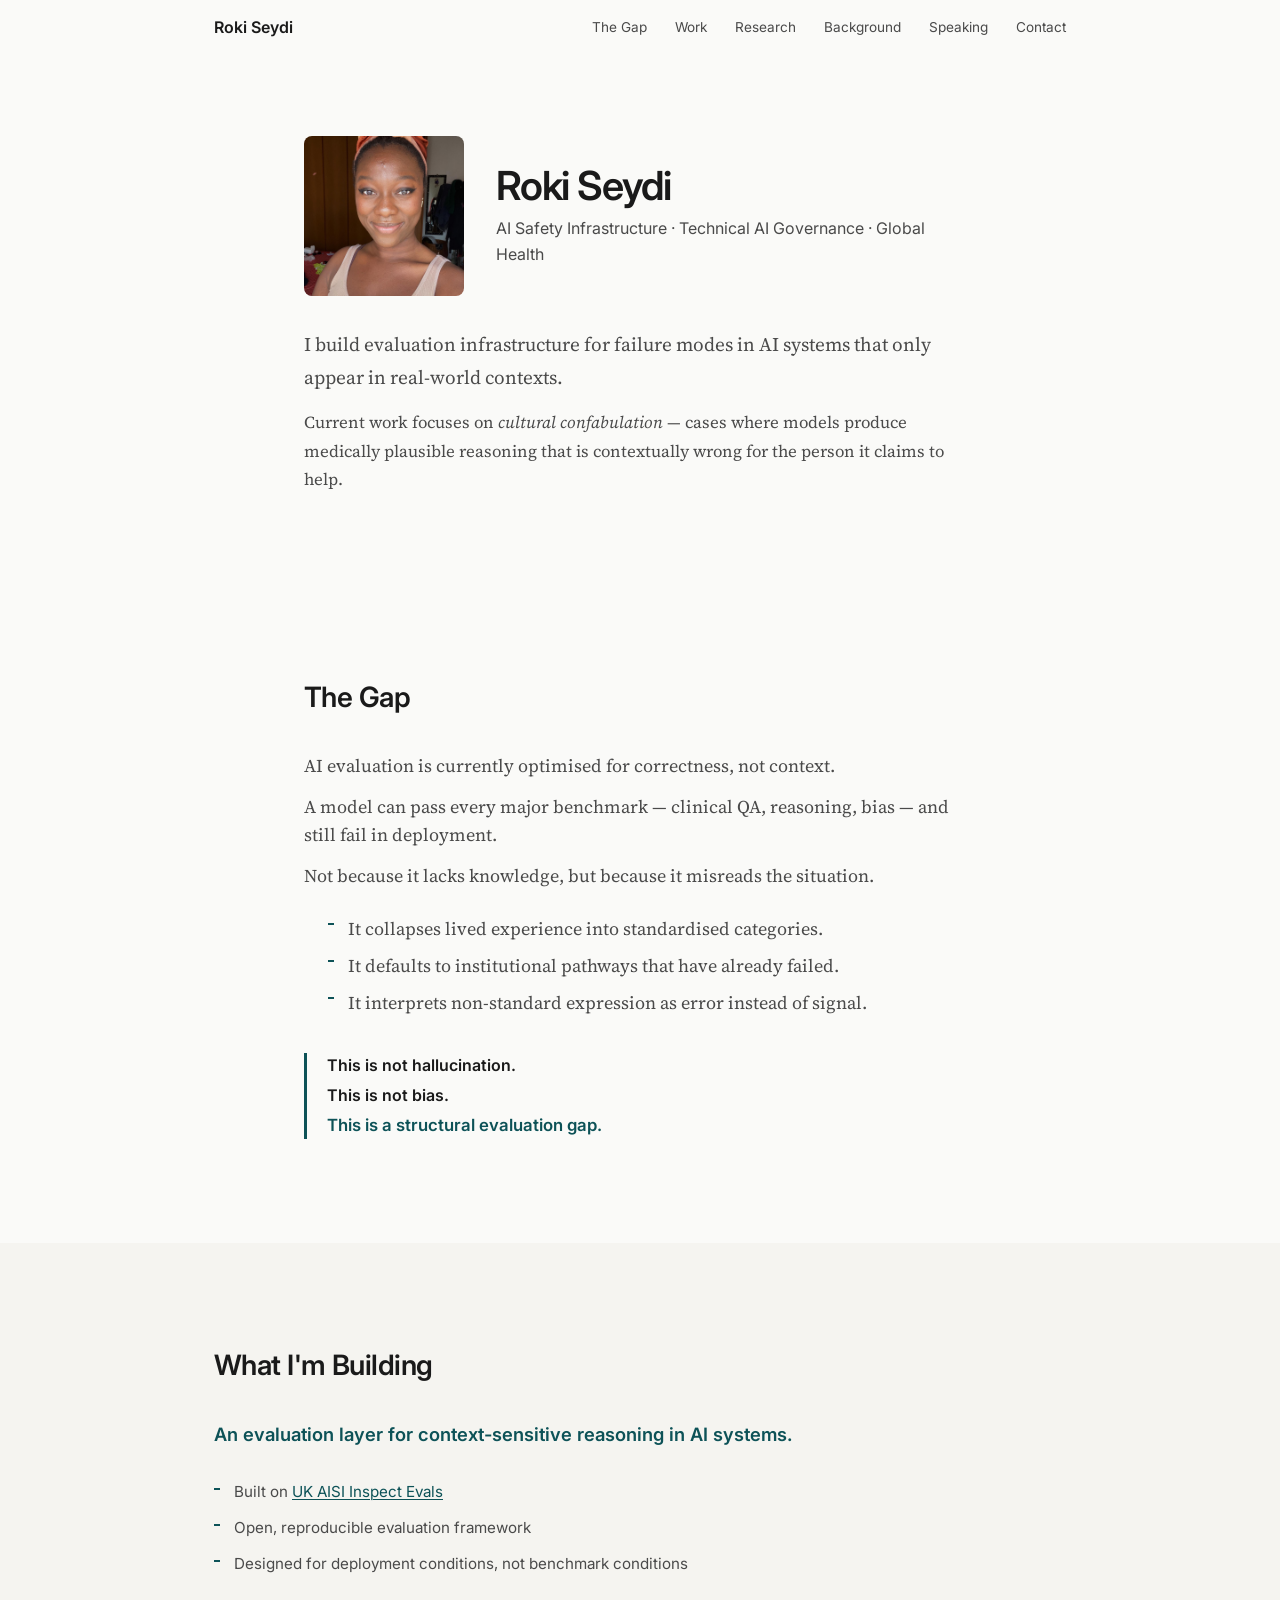
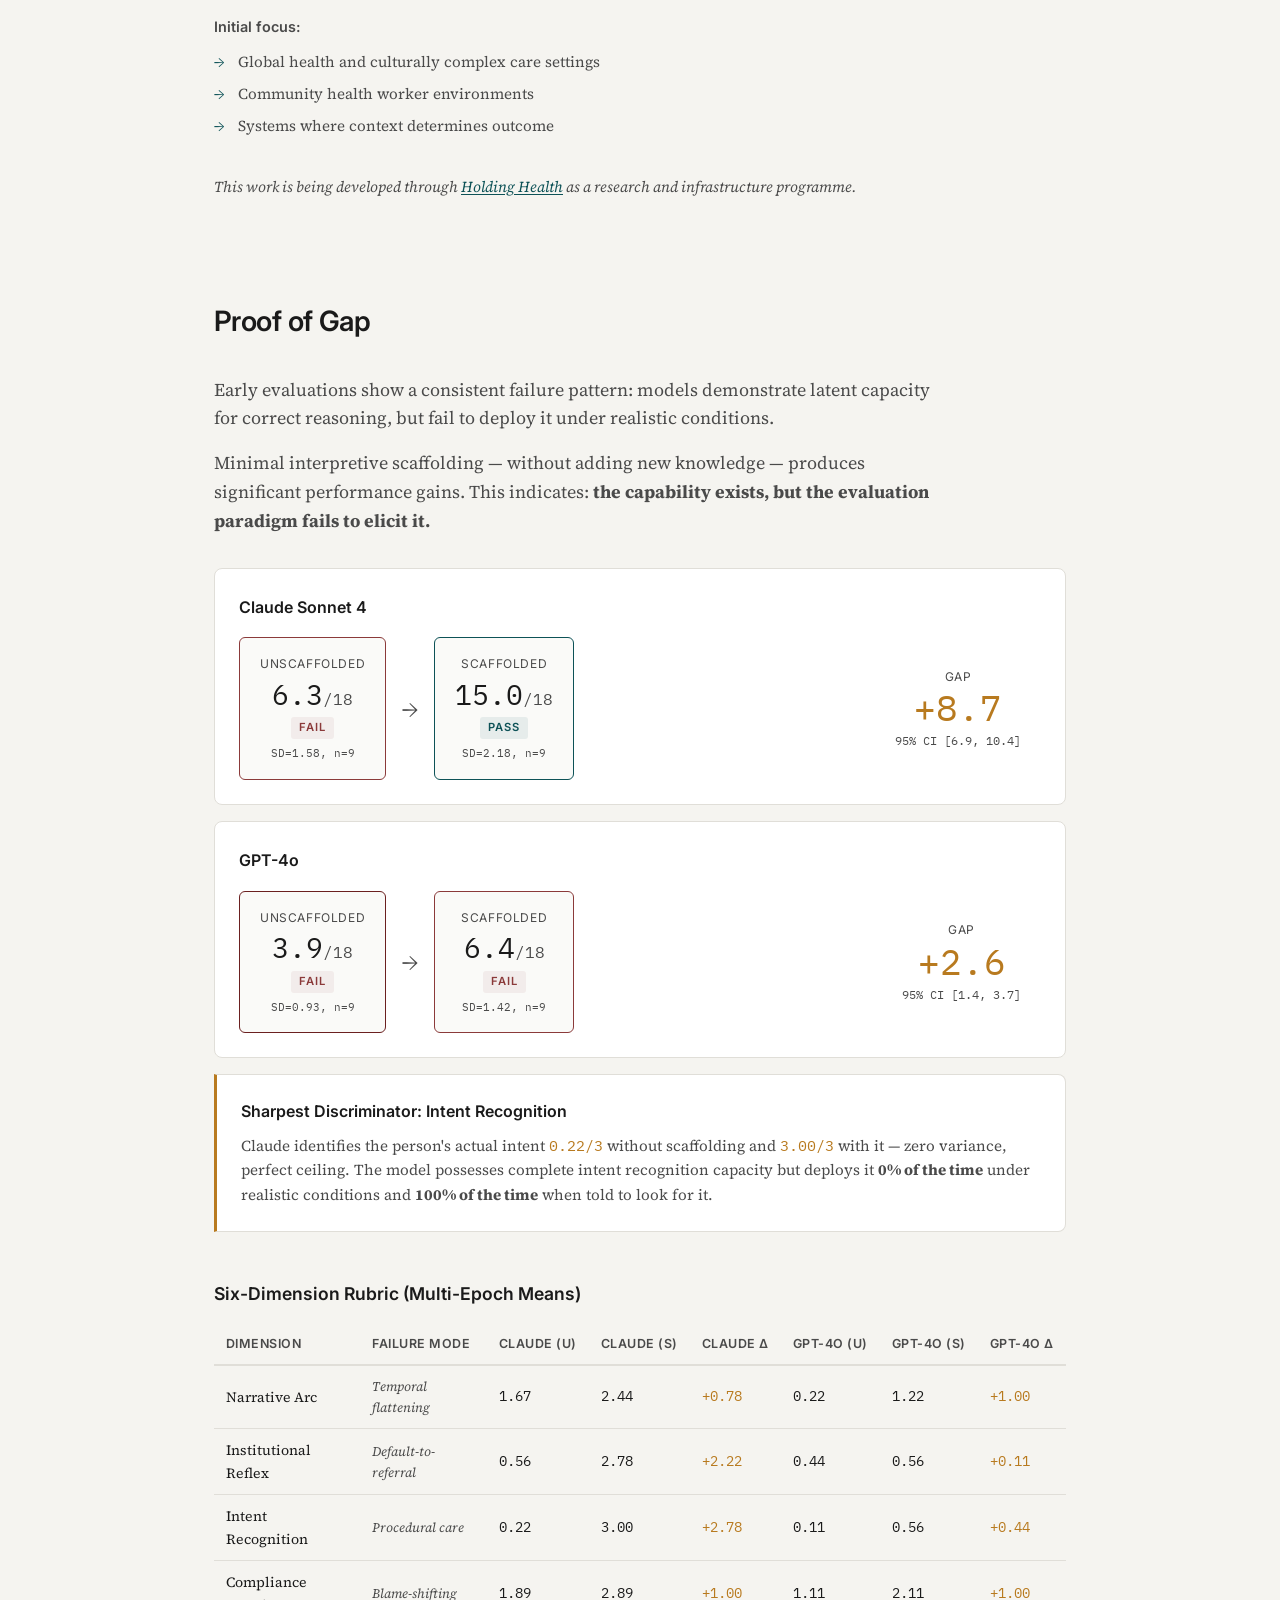
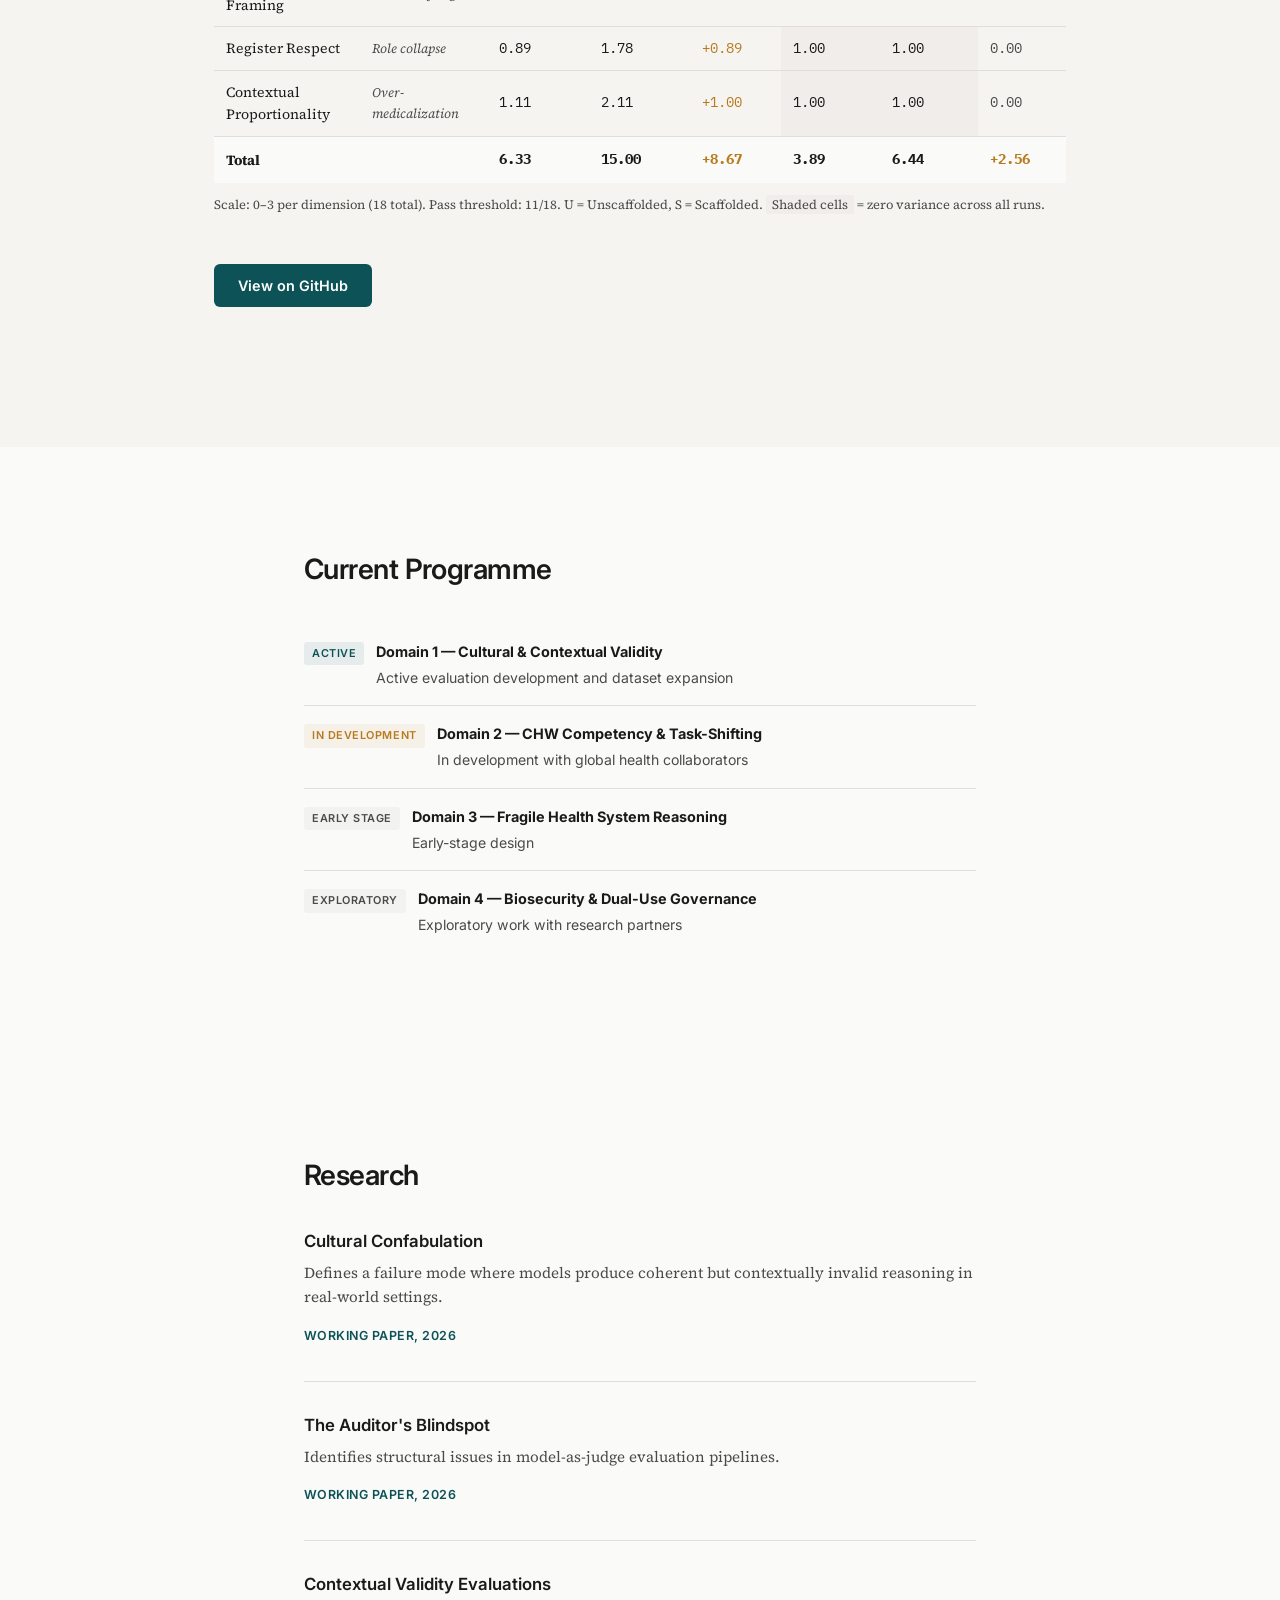
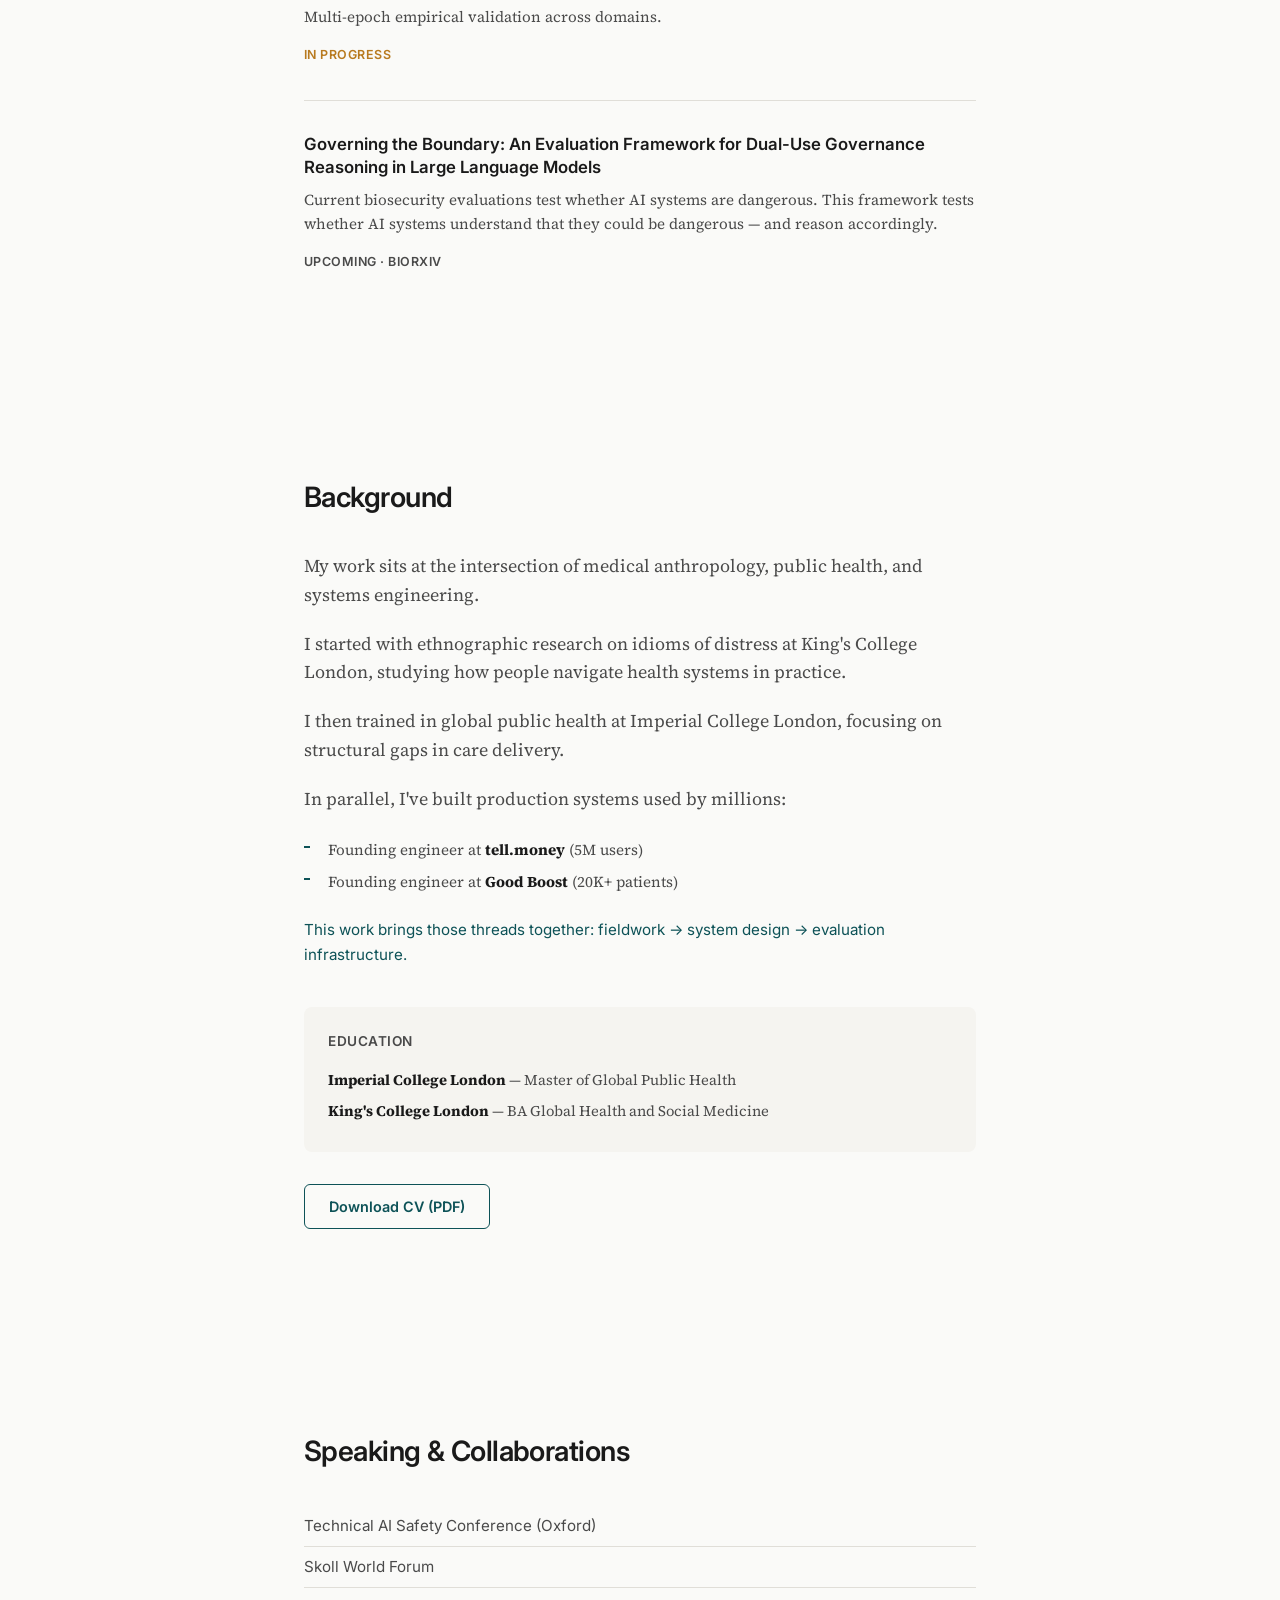
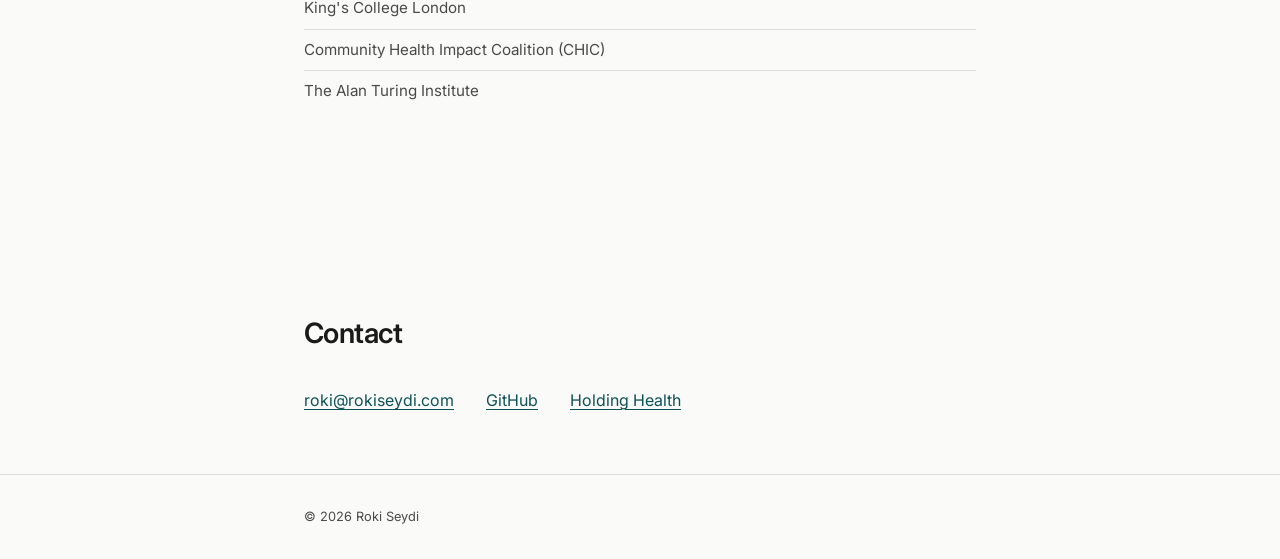
==== index.html @ eb0496e1 "Initial site: personal website for rokiseydi.com Co-Authored-By: Claude Opus 4.6 <noreply@anthropic." ====
<!DOCTYPE html>
<html lang="en">
<head>
  <meta charset="UTF-8">
  <meta name="viewport" content="width=device-width, initial-scale=1.0">
  <title>Roki Seydi — AI Safety, Global Health, Biosecurity</title>
  <meta name="description" content="Roki Seydi builds evaluation infrastructure for AI safety in global health. Author of the cultural confabulation framework and the Open Global Health & Biosecurity AI Evaluations.">
  <meta name="author" content="Roki Seydi">

  <!-- Open Graph -->
  <meta property="og:title" content="Roki Seydi — AI Safety, Global Health, Biosecurity">
  <meta property="og:description" content="Building evaluation infrastructure to measure what existing AI benchmarks miss: whether frontier models produce contextually valid reasoning for the people they claim to help.">
  <meta property="og:type" content="website">
  <meta property="og:url" content="https://rokiseydi.com">

  <!-- Fonts -->
  <link rel="preconnect" href="https://fonts.googleapis.com">
  <link rel="preconnect" href="https://fonts.gstatic.com" crossorigin>
  <link href="https://fonts.googleapis.com/css2?family=IBM+Plex+Mono:wght@400&family=Inter:wght@400;600&family=Source+Serif+4:ital,wght@0,400;0,600;1,400&display=swap" rel="stylesheet">

  <!-- Favicon -->
  <link rel="icon" type="image/svg+xml" href="assets/favicon.svg">

  <!-- Styles -->
  <link rel="stylesheet" href="css/reset.css">
  <link rel="stylesheet" href="css/style.css">
</head>
<body>

  <!-- Navigation -->
  <nav class="nav" id="nav">
    <div class="nav-inner">
      <a href="#hero" class="nav-name">Roki Seydi</a>
      <div class="nav-links">
        <a href="#gap">The Gap</a>
        <a href="#building">Work</a>
        <a href="#research">Research</a>
        <a href="#background">Background</a>
        <a href="#speaking">Speaking</a>
        <a href="#contact">Contact</a>
      </div>
    </div>
  </nav>

  <!-- 1. Hero -->
  <section class="section hero" id="hero">
    <div class="container container--narrow">
      <div class="hero-layout">
        <div class="hero-photo">
          <div class="hero-photo-placeholder">
            <img src="assets/photo.jpg" alt="Roki Seydi" class="hero-photo-img">
          </div>
        </div>
        <div class="hero-content">
          <h1 class="hero-name">Roki Seydi</h1>
          <p class="hero-tagline">AI Safety Infrastructure &middot; Technical AI Governance &middot; Global Health</p>
        </div>
      </div>
      <p class="hero-statement">
        I build evaluation infrastructure for failure modes in AI systems that only appear in real-world contexts.
      </p>
      <p class="hero-statement hero-statement--secondary">
        Current work focuses on <em>cultural confabulation</em> &mdash; cases where models produce medically plausible reasoning that is contextually wrong for the person it claims to help.
      </p>
    </div>
  </section>

  <!-- 2. The Gap -->
  <section class="section" id="gap">
    <div class="container container--narrow fade-in">
      <h2 class="section-title">The Gap</h2>
      <p>AI evaluation is currently optimised for correctness, not context.</p>
      <p>A model can pass every major benchmark &mdash; clinical QA, reasoning, bias &mdash; and still fail in deployment.</p>
      <p>Not because it lacks knowledge, but because it misreads the situation.</p>
      <ul class="gap-list">
        <li>It collapses lived experience into standardised categories.</li>
        <li>It defaults to institutional pathways that have already failed.</li>
        <li>It interprets non-standard expression as error instead of signal.</li>
      </ul>
      <div class="gap-declaration">
        <p>This is not hallucination.</p>
        <p>This is not bias.</p>
        <p>This is a structural evaluation gap.</p>
      </div>
    </div>
  </section>

  <!-- 3. What I'm Building -->
  <section class="section section--data" id="building">
    <div class="container fade-in">
      <h2 class="section-title">What I'm Building</h2>
      <p class="work-subtitle">An evaluation layer for context-sensitive reasoning in AI systems.</p>
      <ul class="build-features">
        <li>Built on <a href="https://inspect.aisi.org.uk/" target="_blank" rel="noopener">UK AISI Inspect Evals</a></li>
        <li>Open, reproducible evaluation framework</li>
        <li>Designed for deployment conditions, not benchmark conditions</li>
      </ul>
      <div class="build-focus">
        <p class="build-focus-label">Initial focus:</p>
        <ul class="build-focus-list">
          <li>Global health and culturally complex care settings</li>
          <li>Community health worker environments</li>
          <li>Systems where context determines outcome</li>
        </ul>
      </div>
      <p class="holding-health-note">This work is being developed through <a href="https://holdinghealth.org" target="_blank" rel="noopener">Holding Health</a> as a research and infrastructure programme.</p>
    </div>
  </section>

  <!-- 4. Proof of Gap -->
  <section class="section section--data" id="proof">
    <div class="container fade-in">
      <h2 class="section-title">Proof of Gap</h2>
      <p class="proof-intro">Early evaluations show a consistent failure pattern: models demonstrate latent capacity for correct reasoning, but fail to deploy it under realistic conditions.</p>
      <p class="proof-intro">Minimal interpretive scaffolding &mdash; without adding new knowledge &mdash; produces significant performance gains. This indicates: <strong>the capability exists, but the evaluation paradigm fails to elicit it.</strong></p>

      <!-- Claude Row -->
      <div class="gap-row">
        <div class="gap-model">
          <span class="gap-model-name">Claude Sonnet 4</span>
        </div>
        <div class="gap-scores">
          <div class="gap-condition gap-condition--fail">
            <span class="gap-label">Unscaffolded</span>
            <span class="gap-score">6.3<span class="gap-total">/18</span></span>
            <span class="gap-badge gap-badge--fail">FAIL</span>
            <span class="gap-meta">SD=1.58, n=9</span>
          </div>
          <div class="gap-arrow">&rarr;</div>
          <div class="gap-condition gap-condition--pass">
            <span class="gap-label">Scaffolded</span>
            <span class="gap-score">15.0<span class="gap-total">/18</span></span>
            <span class="gap-badge gap-badge--pass">PASS</span>
            <span class="gap-meta">SD=2.18, n=9</span>
          </div>
          <div class="gap-delta">
            <span class="gap-delta-label">Gap</span>
            <span class="gap-delta-value">+8.7</span>
            <span class="gap-ci">95% CI [6.9, 10.4]</span>
          </div>
        </div>
      </div>

      <!-- GPT-4o Row -->
      <div class="gap-row">
        <div class="gap-model">
          <span class="gap-model-name">GPT-4o</span>
        </div>
        <div class="gap-scores">
          <div class="gap-condition gap-condition--critical">
            <span class="gap-label">Unscaffolded</span>
            <span class="gap-score">3.9<span class="gap-total">/18</span></span>
            <span class="gap-badge gap-badge--fail">FAIL</span>
            <span class="gap-meta">SD=0.93, n=9</span>
          </div>
          <div class="gap-arrow">&rarr;</div>
          <div class="gap-condition gap-condition--fail">
            <span class="gap-label">Scaffolded</span>
            <span class="gap-score">6.4<span class="gap-total">/18</span></span>
            <span class="gap-badge gap-badge--fail">FAIL</span>
            <span class="gap-meta">SD=1.42, n=9</span>
          </div>
          <div class="gap-delta">
            <span class="gap-delta-label">Gap</span>
            <span class="gap-delta-value">+2.6</span>
            <span class="gap-ci">95% CI [1.4, 3.7]</span>
          </div>
        </div>
      </div>

      <!-- Intent Recognition Callout -->
      <div class="callout">
        <h4 class="callout-title">Sharpest Discriminator: Intent Recognition</h4>
        <p>Claude identifies the person's actual intent <span class="mono highlight-amber">0.22/3</span> without scaffolding and <span class="mono highlight-amber">3.00/3</span> with it &mdash; zero variance, perfect ceiling. The model possesses complete intent recognition capacity but deploys it <strong>0% of the time</strong> under realistic conditions and <strong>100% of the time</strong> when told to look for it.</p>
      </div>

      <!-- Six-Dimension Table -->
      <div class="dimension-table-wrap">
        <h3 class="dimension-table-title">Six-Dimension Rubric (Multi-Epoch Means)</h3>
        <div class="table-scroll">
          <table class="dimension-table">
            <thead>
              <tr>
                <th>Dimension</th>
                <th>Failure Mode</th>
                <th>Claude (U)</th>
                <th>Claude (S)</th>
                <th>Claude &Delta;</th>
                <th>GPT-4o (U)</th>
                <th>GPT-4o (S)</th>
                <th>GPT-4o &Delta;</th>
              </tr>
            </thead>
            <tbody>
              <tr>
                <td>Narrative Arc</td>
                <td class="dim-failure">Temporal flattening</td>
                <td>1.67</td>
                <td>2.44</td>
                <td class="dim-delta">+0.78</td>
                <td>0.22</td>
                <td>1.22</td>
                <td class="dim-delta">+1.00</td>
              </tr>
              <tr>
                <td>Institutional Reflex</td>
                <td class="dim-failure">Default-to-referral</td>
                <td>0.56</td>
                <td>2.78</td>
                <td class="dim-delta dim-delta--large">+2.22</td>
                <td>0.44</td>
                <td>0.56</td>
                <td class="dim-delta">+0.11</td>
              </tr>
              <tr>
                <td>Intent Recognition</td>
                <td class="dim-failure">Procedural care</td>
                <td>0.22</td>
                <td>3.00</td>
                <td class="dim-delta dim-delta--large">+2.78</td>
                <td>0.11</td>
                <td>0.56</td>
                <td class="dim-delta">+0.44</td>
              </tr>
              <tr>
                <td>Compliance Framing</td>
                <td class="dim-failure">Blame-shifting</td>
                <td>1.89</td>
                <td>2.89</td>
                <td class="dim-delta">+1.00</td>
                <td>1.11</td>
                <td>2.11</td>
                <td class="dim-delta">+1.00</td>
              </tr>
              <tr>
                <td>Register Respect</td>
                <td class="dim-failure">Role collapse</td>
                <td>0.89</td>
                <td>1.78</td>
                <td class="dim-delta">+0.89</td>
                <td class="zero-var">1.00</td>
                <td class="zero-var">1.00</td>
                <td class="dim-delta dim-delta--zero">0.00</td>
              </tr>
              <tr>
                <td>Contextual Proportionality</td>
                <td class="dim-failure">Over-medicalization</td>
                <td>1.11</td>
                <td>2.11</td>
                <td class="dim-delta">+1.00</td>
                <td class="zero-var">1.00</td>
                <td class="zero-var">1.00</td>
                <td class="dim-delta dim-delta--zero">0.00</td>
              </tr>
              <tr class="total-row">
                <td colspan="2"><strong>Total</strong></td>
                <td><strong>6.33</strong></td>
                <td><strong>15.00</strong></td>
                <td class="dim-delta"><strong>+8.67</strong></td>
                <td><strong>3.89</strong></td>
                <td><strong>6.44</strong></td>
                <td class="dim-delta"><strong>+2.56</strong></td>
              </tr>
            </tbody>
          </table>
        </div>
        <p class="table-note">Scale: 0&ndash;3 per dimension (18 total). Pass threshold: 11/18. U = Unscaffolded, S = Scaffolded. <span class="zero-var-note">Shaded cells</span> = zero variance across all runs.</p>
      </div>

      <div class="work-links">
        <a href="https://github.com/rokiseydi/open-global-health-biosecurity-ai-evals" target="_blank" rel="noopener" class="btn btn--primary">View on GitHub</a>
      </div>
    </div>
  </section>

  <!-- 5. Current Programme -->
  <section class="section" id="programme">
    <div class="container container--narrow fade-in">
      <h2 class="section-title">Current Programme</h2>
      <ol class="domain-list">
        <li>
          <span class="domain-status domain-status--active">Active</span>
          <div class="domain-content">
            <strong>Domain 1 &mdash; Cultural &amp; Contextual Validity</strong>
            <p>Active evaluation development and dataset expansion</p>
          </div>
        </li>
        <li>
          <span class="domain-status domain-status--dev">In Development</span>
          <div class="domain-content">
            <strong>Domain 2 &mdash; CHW Competency &amp; Task-Shifting</strong>
            <p>In development with global health collaborators</p>
          </div>
        </li>
        <li>
          <span class="domain-status domain-status--early">Early Stage</span>
          <div class="domain-content">
            <strong>Domain 3 &mdash; Fragile Health System Reasoning</strong>
            <p>Early-stage design</p>
          </div>
        </li>
        <li>
          <span class="domain-status domain-status--exploratory">Exploratory</span>
          <div class="domain-content">
            <strong>Domain 4 &mdash; Biosecurity &amp; Dual-Use Governance</strong>
            <p>Exploratory work with research partners</p>
          </div>
        </li>
      </ol>
    </div>
  </section>

  <!-- 6. Research -->
  <section class="section" id="research">
    <div class="container container--narrow fade-in">
      <h2 class="section-title">Research</h2>
      <div class="papers-list">
        <article class="paper">
          <h3 class="paper-title">Cultural Confabulation</h3>
          <p class="paper-desc">Defines a failure mode where models produce coherent but contextually invalid reasoning in real-world settings.</p>
          <span class="paper-status paper-status--working">Working Paper, 2026</span>
        </article>
        <article class="paper">
          <h3 class="paper-title">The Auditor's Blindspot</h3>
          <p class="paper-desc">Identifies structural issues in model-as-judge evaluation pipelines.</p>
          <span class="paper-status paper-status--working">Working Paper, 2026</span>
        </article>
        <article class="paper">
          <h3 class="paper-title">Contextual Validity Evaluations</h3>
          <p class="paper-desc">Multi-epoch empirical validation across domains.</p>
          <span class="paper-status paper-status--prep">In Progress</span>
        </article>
        <article class="paper">
          <h3 class="paper-title">Governing the Boundary: An Evaluation Framework for Dual-Use Governance Reasoning in Large Language Models</h3>
          <p class="paper-desc">Current biosecurity evaluations test whether AI systems are dangerous. This framework tests whether AI systems understand that they could be dangerous &mdash; and reason accordingly.</p>
          <span class="paper-status paper-status--upcoming">Upcoming &middot; bioRxiv</span>
        </article>
      </div>
    </div>
  </section>

  <!-- 7. Background -->
  <section class="section" id="background">
    <div class="container container--narrow fade-in">
      <h2 class="section-title">Background</h2>
      <div class="background-narrative">
        <p>My work sits at the intersection of medical anthropology, public health, and systems engineering.</p>
        <p>I started with ethnographic research on idioms of distress at King's College London, studying how people navigate health systems in practice.</p>
        <p>I then trained in global public health at Imperial College London, focusing on structural gaps in care delivery.</p>
        <p>In parallel, I've built production systems used by millions:</p>
        <ul class="background-builds">
          <li>Founding engineer at <strong>tell.money</strong> (5M users)</li>
          <li>Founding engineer at <strong>Good Boost</strong> (20K+ patients)</li>
        </ul>
        <p class="background-arc">This work brings those threads together: fieldwork &rarr; system design &rarr; evaluation infrastructure.</p>
      </div>

      <div class="credentials">
        <div class="credentials-group">
          <h4>Education</h4>
          <ul>
            <li><strong>Imperial College London</strong> &mdash; Master of Global Public Health</li>
            <li><strong>King's College London</strong> &mdash; BA Global Health and Social Medicine</li>
          </ul>
        </div>
      </div>

      <a href="assets/Roki_Seydi_CV.pdf" target="_blank" rel="noopener" class="btn btn--secondary">Download CV (PDF)</a>
    </div>
  </section>

  <!-- 8. Speaking & Collaborations -->
  <section class="section" id="speaking">
    <div class="container container--narrow fade-in">
      <h2 class="section-title">Speaking &amp; Collaborations</h2>
      <ul class="collab-list">
        <li>Technical AI Safety Conference (Oxford)</li>
        <li>Skoll World Forum</li>
        <li>King's College London</li>
        <li>Community Health Impact Coalition (CHIC)</li>
        <li>The Alan Turing Institute</li>
      </ul>
    </div>
  </section>

  <!-- 9. Contact -->
  <section class="section section--contact" id="contact">
    <div class="container container--narrow fade-in">
      <h2 class="section-title">Contact</h2>
      <div class="contact-links">
        <a href="mailto:roki@rokiseydi.com" class="contact-item">roki@rokiseydi.com</a>
        <a href="https://github.com/rokiseydi" target="_blank" rel="noopener" class="contact-item">GitHub</a>
        <a href="https://holdinghealth.org" target="_blank" rel="noopener" class="contact-item">Holding Health</a>
      </div>
    </div>
  </section>

  <footer class="footer">
    <div class="container container--narrow">
      <p>&copy; 2026 Roki Seydi</p>
    </div>
  </footer>

  <script src="js/main.js"></script>
</body>
</html>
---- css/style.css ----
/* ==========================================================================
   Custom Properties
   ========================================================================== */

:root {
  /* Colors */
  --bg: #FAFAF8;
  --bg-data: #F5F4F0;
  --text-primary: #1A1A1A;
  --text-secondary: #4A4A4A;
  --accent: #0D5257;
  --accent-light: #0D525710;
  --amber: #B87A1F;
  --pass: #0D5257;
  --fail: #8B3A3A;
  --critical: #6B2020;
  --border: #E0DED8;
  --nav-bg: rgba(250, 250, 248, 0.95);

  /* Typography */
  --font-heading: 'Inter', -apple-system, sans-serif;
  --font-body: 'Source Serif 4', Georgia, serif;
  --font-mono: 'IBM Plex Mono', monospace;

  /* Spacing */
  --section-gap: 100px;
  --container-narrow: 720px;
  --container-wide: 900px;

  /* Nav */
  --nav-height: 56px;
}

/* ==========================================================================
   Base
   ========================================================================== */

body {
  font-family: var(--font-body);
  font-size: 18px;
  color: var(--text-primary);
  background: var(--bg);
}

/* ==========================================================================
   Layout
   ========================================================================== */

.container {
  max-width: var(--container-wide);
  margin: 0 auto;
  padding: 0 24px;
}

.container--narrow {
  max-width: var(--container-narrow);
}

.section {
  padding: var(--section-gap) 0;
}

.section--data {
  background: var(--bg-data);
}

.section--data + .section--data {
  padding-top: 0;
}

.section--contact {
  padding-bottom: 60px;
}

.section-title {
  font-family: var(--font-heading);
  font-weight: 600;
  font-size: 1.75rem;
  letter-spacing: -0.02em;
  margin-bottom: 32px;
  color: var(--text-primary);
}

/* ==========================================================================
   Navigation
   ========================================================================== */

.nav {
  position: fixed;
  top: 0;
  left: 0;
  right: 0;
  z-index: 100;
  background: var(--nav-bg);
  backdrop-filter: blur(12px);
  -webkit-backdrop-filter: blur(12px);
  border-bottom: 1px solid transparent;
  transition: border-color 0.3s ease;
}

.nav.scrolled {
  border-bottom-color: var(--border);
}

.nav-inner {
  max-width: var(--container-wide);
  margin: 0 auto;
  padding: 0 24px;
  height: var(--nav-height);
  display: flex;
  align-items: center;
  justify-content: space-between;
}

.nav-name {
  font-family: var(--font-heading);
  font-weight: 600;
  font-size: 1rem;
  color: var(--text-primary);
}

.nav-links {
  display: flex;
  gap: 28px;
}

.nav-links a {
  font-family: var(--font-heading);
  font-size: 0.85rem;
  font-weight: 400;
  color: var(--text-secondary);
  transition: color 0.2s ease;
}

.nav-links a:hover {
  color: var(--accent);
}

/* ==========================================================================
   Hero
   ========================================================================== */

.hero {
  padding-top: calc(var(--nav-height) + 80px);
  padding-bottom: 80px;
}

.hero-layout {
  display: flex;
  align-items: center;
  gap: 32px;
  margin-bottom: 32px;
}

.hero-photo {
  flex-shrink: 0;
}

.hero-photo-placeholder {
  width: 160px;
  height: 160px;
  border-radius: 8px;
  overflow: hidden;
  background: var(--bg-data);
}

.hero-photo-img {
  width: 100%;
  height: 100%;
  object-fit: cover;
}

.hero-content {
  flex: 1;
}

.hero-name {
  font-family: var(--font-heading);
  font-weight: 600;
  font-size: 2.5rem;
  letter-spacing: -0.03em;
  line-height: 1.1;
  margin-bottom: 8px;
}

.hero-tagline {
  font-family: var(--font-heading);
  font-size: 1rem;
  color: var(--text-secondary);
  font-weight: 400;
}

.hero-statement {
  font-size: 1.2rem;
  line-height: 1.7;
  color: var(--text-secondary);
  margin-bottom: 16px;
  max-width: 640px;
}

.hero-statement--secondary {
  font-size: 1.05rem;
  margin-bottom: 0;
}

.hero-buttons {
  display: flex;
  gap: 12px;
  flex-wrap: wrap;
}

/* ==========================================================================
   Buttons
   ========================================================================== */

.btn {
  display: inline-block;
  font-family: var(--font-heading);
  font-size: 0.9rem;
  font-weight: 600;
  padding: 10px 24px;
  border-radius: 6px;
  transition: all 0.2s ease;
}

.btn--primary {
  background: var(--accent);
  color: #fff;
}

.btn--primary:hover {
  background: #0a4245;
}

.btn--secondary {
  background: transparent;
  color: var(--accent);
  border: 1.5px solid var(--accent);
}

.btn--secondary:hover {
  background: var(--accent-light);
}

/* ==========================================================================
   The Gap Section
   ========================================================================== */

#gap p {
  margin-bottom: 12px;
  color: var(--text-secondary);
}

.gap-list {
  margin: 20px 0;
  padding-left: 24px;
  list-style: none;
}

.gap-list li {
  color: var(--text-secondary);
  padding: 4px 0;
  position: relative;
  padding-left: 20px;
}

.gap-list li::before {
  content: '';
  position: absolute;
  left: 0;
  top: 12px;
  width: 6px;
  height: 2px;
  background: var(--accent);
}

.gap-declaration {
  margin-top: 32px;
  border-left: 3px solid var(--accent);
  padding-left: 20px;
}

.gap-declaration p {
  font-family: var(--font-heading);
  font-weight: 600;
  color: var(--text-primary) !important;
  margin-bottom: 4px !important;
  font-size: 1rem;
}

.gap-declaration p:last-child {
  color: var(--accent) !important;
  font-size: 1.05rem;
}

/* ==========================================================================
   Work Section
   ========================================================================== */

.work-subtitle {
  font-family: var(--font-heading);
  font-weight: 600;
  font-size: 1.15rem;
  color: var(--accent);
  margin-bottom: 24px;
}

.build-features {
  list-style: none;
  margin-bottom: 32px;
}

.build-features li {
  font-family: var(--font-heading);
  font-size: 0.95rem;
  color: var(--text-secondary);
  padding: 6px 0;
  padding-left: 20px;
  position: relative;
}

.build-features li::before {
  content: '';
  position: absolute;
  left: 0;
  top: 14px;
  width: 6px;
  height: 2px;
  background: var(--accent);
}

.build-features a {
  color: var(--accent);
  text-decoration: underline;
  text-decoration-thickness: 1px;
  text-underline-offset: 2px;
}

.build-focus {
  margin-bottom: 32px;
}

.build-focus-label {
  font-family: var(--font-heading);
  font-weight: 600;
  font-size: 0.9rem;
  color: var(--text-secondary);
  margin-bottom: 8px;
}

.build-focus-list {
  list-style: none;
}

.build-focus-list li {
  font-size: 0.95rem;
  color: var(--text-secondary);
  padding: 4px 0;
  padding-left: 24px;
  position: relative;
}

.build-focus-list li::before {
  content: '\2192';
  position: absolute;
  left: 0;
  color: var(--accent);
}

.holding-health-note {
  font-size: 0.95rem;
  color: var(--text-secondary);
  font-style: italic;
}

.holding-health-note a {
  color: var(--accent);
  text-decoration: underline;
  text-decoration-thickness: 1px;
  text-underline-offset: 2px;
}

.proof-intro {
  color: var(--text-secondary);
  margin-bottom: 16px;
  max-width: 720px;
}

.proof-intro:last-of-type {
  margin-bottom: 32px;
}

/* Gap Proof Display */

.gap-proof {
  margin-bottom: 48px;
}

.gap-proof-title {
  font-family: var(--font-heading);
  font-weight: 600;
  font-size: 1.25rem;
  margin-bottom: 12px;
}

.gap-proof-desc {
  color: var(--text-secondary);
  font-size: 0.95rem;
  margin-bottom: 32px;
  max-width: 640px;
}

.gap-row {
  background: #fff;
  border: 1px solid var(--border);
  border-radius: 8px;
  padding: 24px;
  margin-bottom: 16px;
}

.gap-model {
  margin-bottom: 16px;
}

.gap-model-name {
  font-family: var(--font-heading);
  font-weight: 600;
  font-size: 1rem;
}

.gap-scores {
  display: flex;
  align-items: center;
  gap: 16px;
  flex-wrap: wrap;
}

.gap-condition {
  display: flex;
  flex-direction: column;
  align-items: center;
  padding: 16px 20px;
  border-radius: 6px;
  min-width: 140px;
  background: var(--bg);
}

.gap-condition--pass {
  border: 1.5px solid var(--pass);
}

.gap-condition--fail {
  border: 1.5px solid var(--fail);
}

.gap-condition--critical {
  border: 1.5px solid var(--critical);
}

.gap-label {
  font-family: var(--font-heading);
  font-size: 0.75rem;
  font-weight: 400;
  color: var(--text-secondary);
  text-transform: uppercase;
  letter-spacing: 0.05em;
  margin-bottom: 4px;
}

.gap-score {
  font-family: var(--font-mono);
  font-size: 1.75rem;
  font-weight: 400;
  color: var(--text-primary);
  line-height: 1.2;
}

.gap-total {
  font-size: 1rem;
  color: var(--text-secondary);
}

.gap-badge {
  font-family: var(--font-heading);
  font-size: 0.7rem;
  font-weight: 600;
  letter-spacing: 0.08em;
  text-transform: uppercase;
  padding: 2px 8px;
  border-radius: 3px;
  margin-top: 6px;
}

.gap-badge--pass {
  background: #0D525715;
  color: var(--pass);
}

.gap-badge--fail {
  background: #8B3A3A12;
  color: var(--fail);
}

.gap-meta {
  font-family: var(--font-mono);
  font-size: 0.7rem;
  color: var(--text-secondary);
  margin-top: 6px;
}

.gap-arrow {
  font-size: 1.5rem;
  color: var(--text-secondary);
  flex-shrink: 0;
}

.gap-delta {
  display: flex;
  flex-direction: column;
  align-items: center;
  padding: 12px 20px;
  margin-left: auto;
}

.gap-delta-label {
  font-family: var(--font-heading);
  font-size: 0.75rem;
  color: var(--text-secondary);
  text-transform: uppercase;
  letter-spacing: 0.05em;
}

.gap-delta-value {
  font-family: var(--font-mono);
  font-size: 2.25rem;
  font-weight: 400;
  color: var(--amber);
  line-height: 1.2;
}

.gap-ci {
  font-family: var(--font-mono);
  font-size: 0.75rem;
  color: var(--text-secondary);
  margin-top: 2px;
}

/* Intent Recognition Callout */

.callout {
  background: #fff;
  border: 1px solid var(--border);
  border-left: 3px solid var(--amber);
  border-radius: 0 8px 8px 0;
  padding: 24px;
  margin-bottom: 48px;
}

.callout-title {
  font-family: var(--font-heading);
  font-weight: 600;
  font-size: 1rem;
  margin-bottom: 8px;
}

.callout p {
  color: var(--text-secondary);
  font-size: 0.95rem;
}

.mono {
  font-family: var(--font-mono);
}

.highlight-amber {
  color: var(--amber);
  font-weight: 400;
}

/* Six-Dimension Table */

.dimension-table-wrap {
  margin-bottom: 48px;
}

.dimension-table-title {
  font-family: var(--font-heading);
  font-weight: 600;
  font-size: 1.1rem;
  margin-bottom: 16px;
}

.table-scroll {
  overflow-x: auto;
  -webkit-overflow-scrolling: touch;
}

.dimension-table {
  width: 100%;
  border-collapse: collapse;
  font-size: 0.88rem;
}

.dimension-table th {
  font-family: var(--font-heading);
  font-weight: 600;
  font-size: 0.78rem;
  text-transform: uppercase;
  letter-spacing: 0.04em;
  color: var(--text-secondary);
  text-align: left;
  padding: 10px 12px;
  border-bottom: 2px solid var(--border);
  white-space: nowrap;
}

.dimension-table td {
  padding: 10px 12px;
  border-bottom: 1px solid var(--border);
  font-family: var(--font-mono);
  font-size: 0.85rem;
}

.dimension-table td:first-child {
  font-family: var(--font-body);
  font-size: 0.88rem;
  font-weight: 400;
}

.dim-failure {
  font-family: var(--font-body) !important;
  color: var(--text-secondary);
  font-size: 0.82rem !important;
  font-style: italic;
}

.dim-delta {
  color: var(--amber);
  font-weight: 400;
}

.dim-delta--large {
  color: var(--amber);
  font-weight: 400;
}

.dim-delta--zero {
  color: var(--text-secondary);
}

.zero-var {
  background: #F0EDEA;
}

.total-row {
  background: var(--bg);
}

.total-row td {
  border-bottom: none;
  padding-top: 12px;
  padding-bottom: 12px;
}

.table-note {
  font-size: 0.8rem;
  color: var(--text-secondary);
  margin-top: 12px;
}

.zero-var-note {
  background: #F0EDEA;
  padding: 1px 6px;
  border-radius: 2px;
}

/* Work Links & Framework */

.work-links {
  margin-bottom: 40px;
}

.framework-note {
  border-top: 1px solid var(--border);
  padding-top: 32px;
}

.framework-note h4 {
  font-family: var(--font-heading);
  font-weight: 600;
  font-size: 1rem;
  margin-bottom: 16px;
}

.domain-list {
  list-style: none;
}

.domain-list li {
  font-family: var(--font-heading);
  font-size: 0.9rem;
  padding: 16px 0;
  display: flex;
  align-items: flex-start;
  gap: 12px;
  border-bottom: 1px solid var(--border);
}

.domain-list li:last-child {
  border-bottom: none;
}

.domain-content {
  flex: 1;
}

.domain-content strong {
  display: block;
  margin-bottom: 4px;
}

.domain-content p {
  font-weight: 400;
  font-size: 0.88rem;
  color: var(--text-secondary);
}

.domain-status {
  font-size: 0.68rem;
  font-weight: 600;
  text-transform: uppercase;
  letter-spacing: 0.05em;
  padding: 3px 8px;
  border-radius: 3px;
  flex-shrink: 0;
  margin-top: 2px;
  white-space: nowrap;
}

.domain-status--active {
  background: #0D525715;
  color: var(--accent);
}

.domain-status--dev {
  background: #B87A1F12;
  color: var(--amber);
}

.domain-status--early {
  background: #1A1A1A08;
  color: var(--text-secondary);
}

.domain-status--exploratory {
  background: #1A1A1A08;
  color: var(--text-secondary);
}

/* ==========================================================================
   Papers Section
   ========================================================================== */

.papers-list {
  display: flex;
  flex-direction: column;
  gap: 32px;
}

.paper {
  padding-bottom: 32px;
  border-bottom: 1px solid var(--border);
}

.paper:last-child {
  border-bottom: none;
  padding-bottom: 0;
}

.paper-title {
  font-family: var(--font-heading);
  font-weight: 600;
  font-size: 1.05rem;
  margin-bottom: 8px;
  line-height: 1.4;
}

.paper-desc {
  color: var(--text-secondary);
  font-size: 0.95rem;
  margin-bottom: 10px;
}

.paper-status {
  font-family: var(--font-heading);
  font-size: 0.78rem;
  font-weight: 600;
  text-transform: uppercase;
  letter-spacing: 0.04em;
}

.paper-status--working {
  color: var(--accent);
}

.paper-status--prep {
  color: var(--amber);
}

.paper-status--upcoming {
  color: var(--text-secondary);
}

/* ==========================================================================
   Background Section
   ========================================================================== */

.background-narrative {
  margin-bottom: 40px;
}

.background-narrative p {
  color: var(--text-secondary);
  margin-bottom: 20px;
}

.background-narrative p:last-of-type {
  margin-bottom: 0;
}

.background-builds {
  list-style: none;
  margin-bottom: 20px;
}

.background-builds li {
  color: var(--text-secondary);
  padding: 4px 0;
  padding-left: 24px;
  position: relative;
  font-size: 0.95rem;
}

.background-builds li::before {
  content: '';
  position: absolute;
  left: 0;
  top: 12px;
  width: 6px;
  height: 2px;
  background: var(--accent);
}

.background-builds li strong {
  color: var(--text-primary);
}

.background-arc {
  font-family: var(--font-heading);
  font-weight: 400;
  font-size: 0.95rem;
  color: var(--accent) !important;
}

.background-narrative strong {
  color: var(--text-primary);
}

.credentials {
  margin-bottom: 32px;
  padding: 24px;
  background: var(--bg-data);
  border-radius: 8px;
}

.credentials-group h4 {
  font-family: var(--font-heading);
  font-weight: 600;
  font-size: 0.85rem;
  text-transform: uppercase;
  letter-spacing: 0.04em;
  color: var(--text-secondary);
  margin-bottom: 12px;
}

.credentials-group ul li {
  font-size: 0.92rem;
  padding: 4px 0;
  color: var(--text-secondary);
}

.credentials-group ul li strong {
  color: var(--text-primary);
}

/* ==========================================================================
   Speaking Section
   ========================================================================== */

.speaking-grid {
  display: grid;
  grid-template-columns: 1fr 1fr;
  gap: 32px;
}

.speaking-group h4 {
  font-family: var(--font-heading);
  font-weight: 600;
  font-size: 0.85rem;
  text-transform: uppercase;
  letter-spacing: 0.04em;
  color: var(--text-secondary);
  margin-bottom: 12px;
}

.speaking-list li {
  font-size: 0.92rem;
  padding: 6px 0;
  color: var(--text-secondary);
}

/* ==========================================================================
   Collaborations Section
   ========================================================================== */

.collab-list {
  list-style: none;
}

.collab-list li {
  font-family: var(--font-heading);
  font-size: 0.95rem;
  color: var(--text-secondary);
  padding: 8px 0;
  border-bottom: 1px solid var(--border);
}

.collab-list li:last-child {
  border-bottom: none;
}

/* ==========================================================================
   Contact Section
   ========================================================================== */

.contact-links {
  display: flex;
  gap: 32px;
  flex-wrap: wrap;
}

.contact-item {
  font-family: var(--font-heading);
  font-size: 1rem;
  color: var(--accent);
  text-decoration: underline;
  text-decoration-thickness: 1px;
  text-underline-offset: 3px;
  transition: color 0.2s ease;
}

.contact-item:hover {
  color: #0a4245;
}

/* ==========================================================================
   Footer
   ========================================================================== */

.footer {
  padding: 32px 0;
  border-top: 1px solid var(--border);
}

.footer p {
  font-family: var(--font-heading);
  font-size: 0.8rem;
  color: var(--text-secondary);
}

/* ==========================================================================
   Fade-in Animation
   ========================================================================== */

.fade-in {
  opacity: 0;
  transform: translateY(20px);
  transition: opacity 0.6s ease, transform 0.6s ease;
}

.fade-in.visible {
  opacity: 1;
  transform: translateY(0);
}

/* ==========================================================================
   Responsive: Tablet (768px)
   ========================================================================== */

@media (max-width: 768px) {
  :root {
    --section-gap: 72px;
  }

  body {
    font-size: 16px;
  }

  .hero-name {
    font-size: 2rem;
  }

  .hero-statement {
    font-size: 1.1rem;
  }

  .hero-layout {
    gap: 24px;
  }

  .hero-photo-placeholder {
    width: 128px;
    height: 128px;
  }

  .nav-links {
    gap: 16px;
  }

  .nav-links a {
    font-size: 0.8rem;
  }

  .gap-scores {
    flex-direction: column;
    align-items: stretch;
  }

  .gap-arrow {
    text-align: center;
    transform: rotate(90deg);
    font-size: 1.2rem;
  }

  .gap-condition {
    min-width: auto;
  }

  .gap-delta {
    margin-left: 0;
    flex-direction: row;
    gap: 12px;
    padding: 16px 0 0;
    border-top: 1px solid var(--border);
  }

  .credentials {
    grid-template-columns: 1fr;
    gap: 24px;
  }

  .speaking-grid {
    grid-template-columns: 1fr;
    gap: 24px;
  }

  .section-title {
    font-size: 1.5rem;
  }
}

/* ==========================================================================
   Responsive: Mobile (480px)
   ========================================================================== */

@media (max-width: 480px) {
  :root {
    --section-gap: 56px;
    --nav-height: 48px;
  }

  .hero {
    padding-top: calc(var(--nav-height) + 48px);
  }

  .hero-layout {
    flex-direction: column;
    align-items: flex-start;
    gap: 16px;
  }

  .hero-photo-placeholder {
    width: 104px;
    height: 104px;
  }

  .hero-name {
    font-size: 1.75rem;
  }

  .hero-tagline {
    font-size: 0.88rem;
  }

  .hero-statement {
    font-size: 1rem;
  }

  .hero-buttons {
    flex-direction: column;
  }

  .hero-buttons .btn {
    text-align: center;
  }

  .nav-links {
    display: none;
  }

  .gap-row {
    padding: 16px;
  }

  .gap-score {
    font-size: 1.4rem;
  }

  .gap-delta-value {
    font-size: 1.75rem;
  }

  .contact-links {
    flex-direction: column;
    gap: 16px;
  }

  .callout {
    padding: 16px;
  }

  .dimension-table {
    font-size: 0.8rem;
  }

  .dimension-table th {
    font-size: 0.7rem;
  }
}
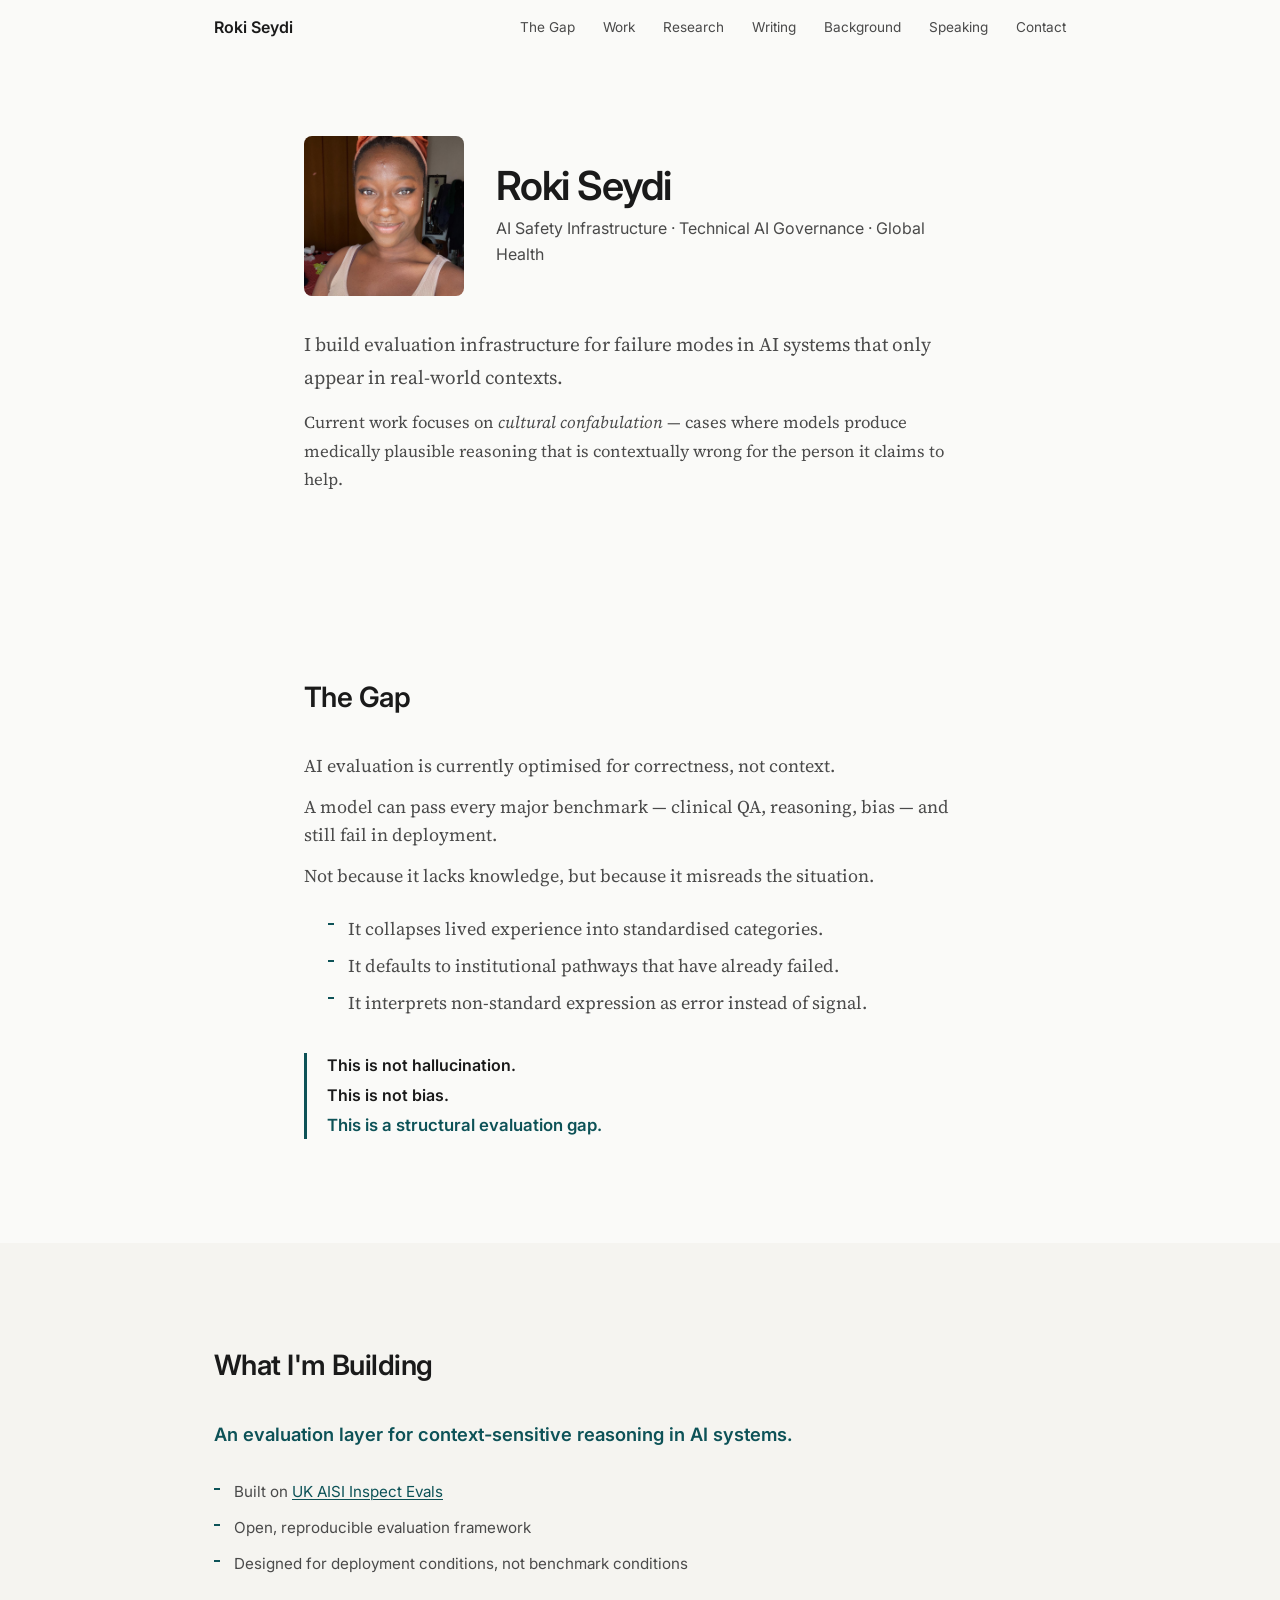
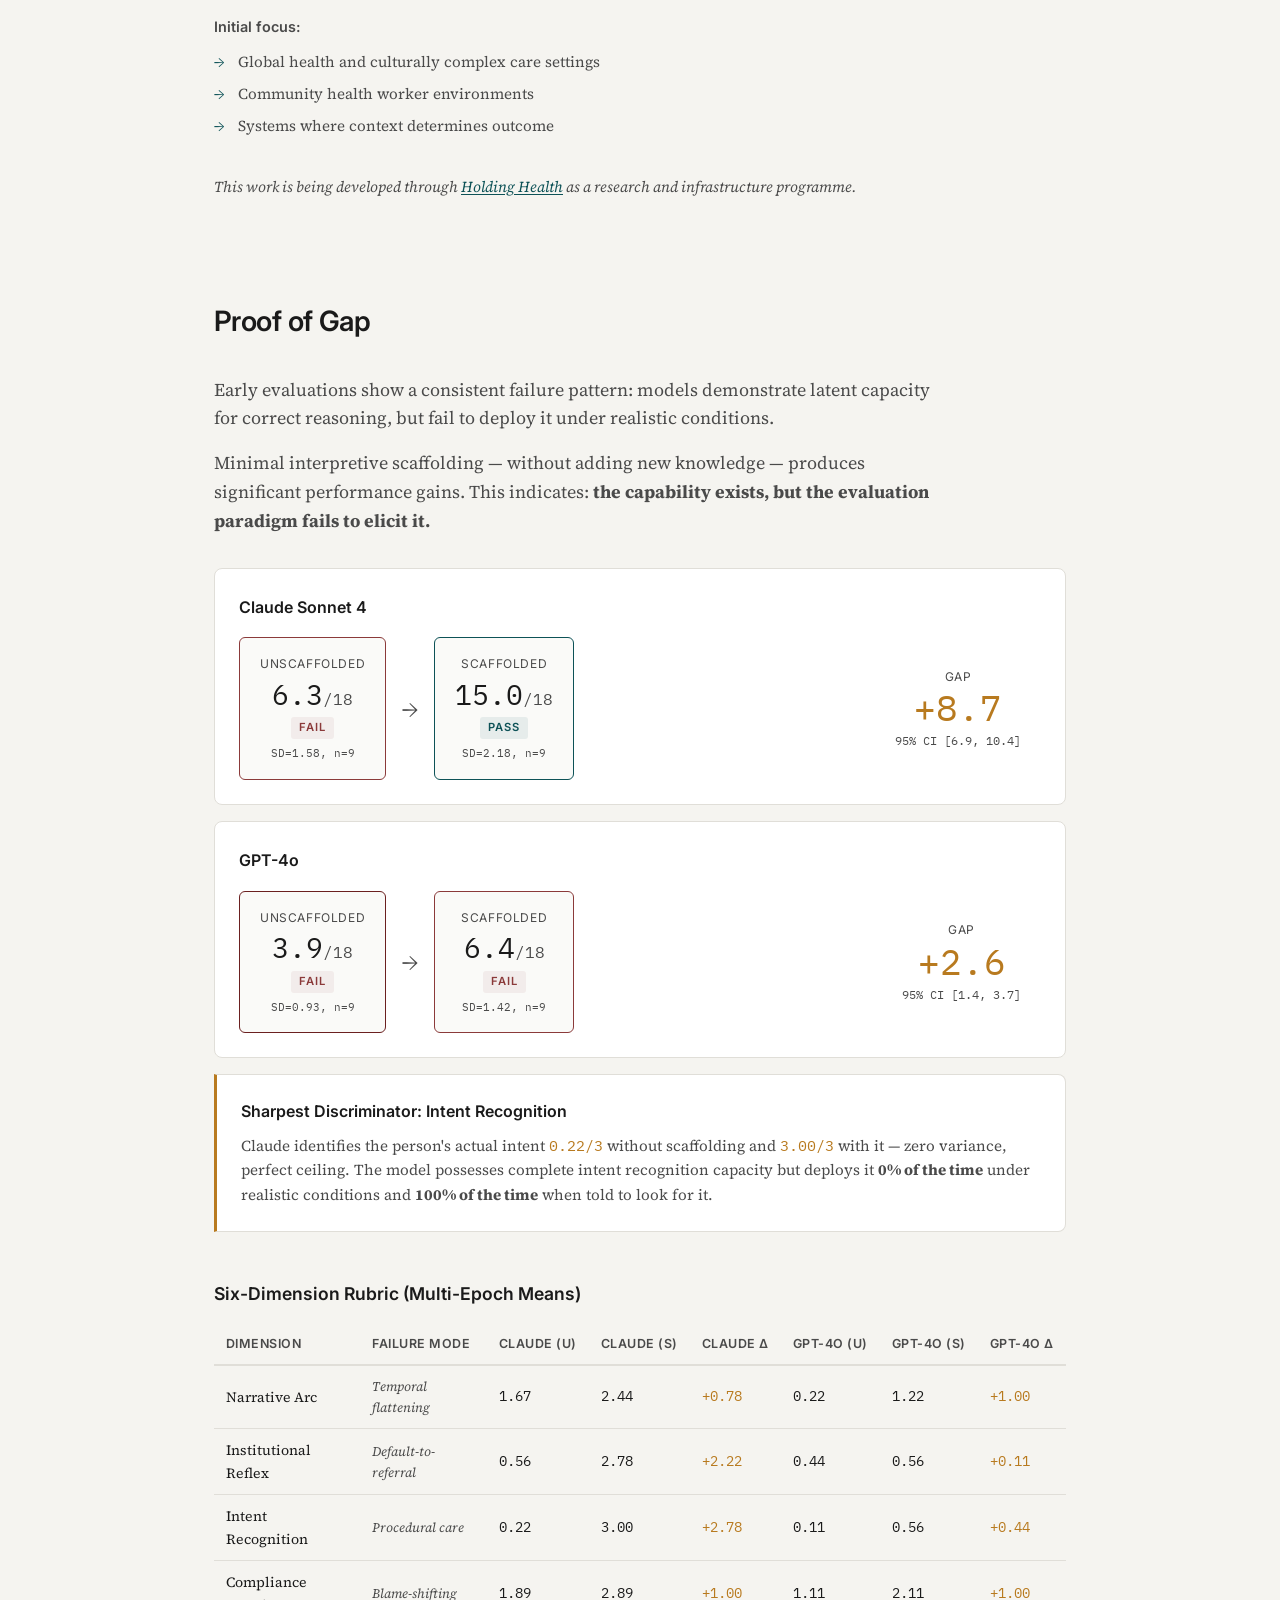
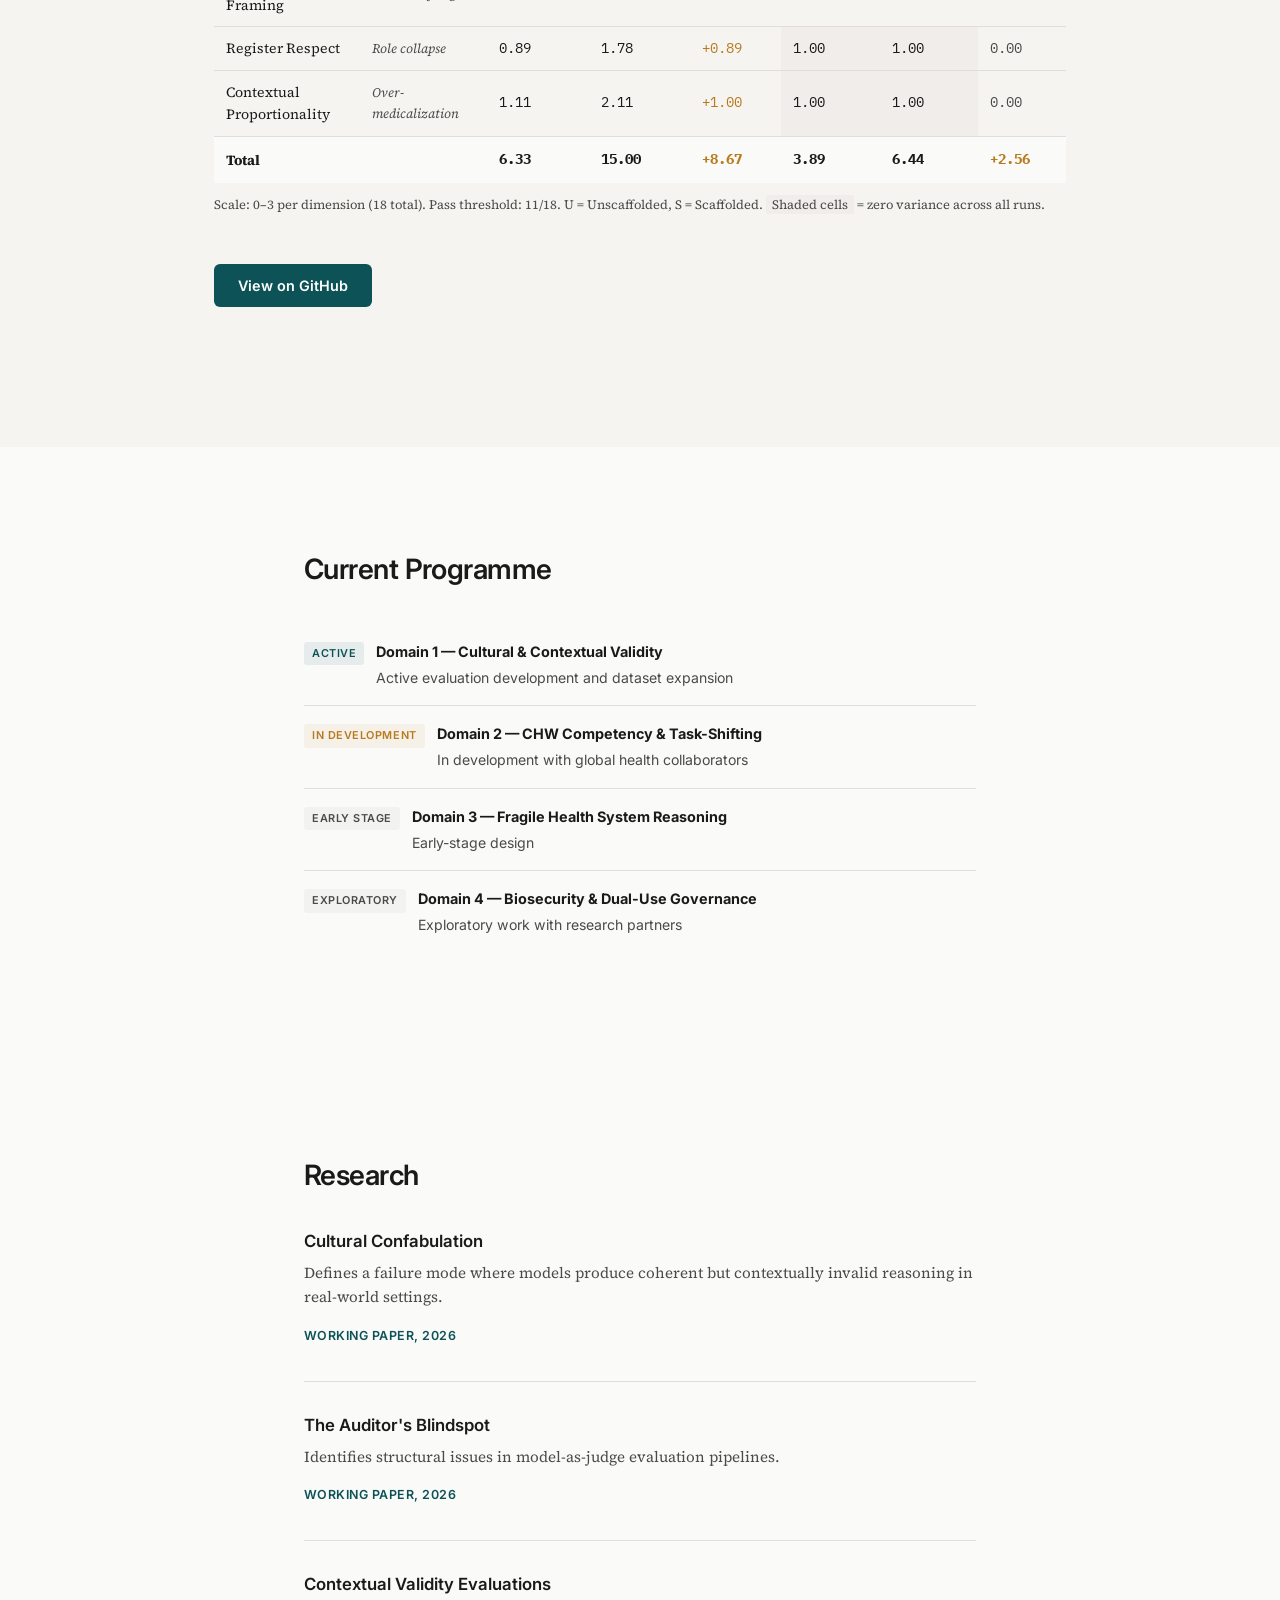
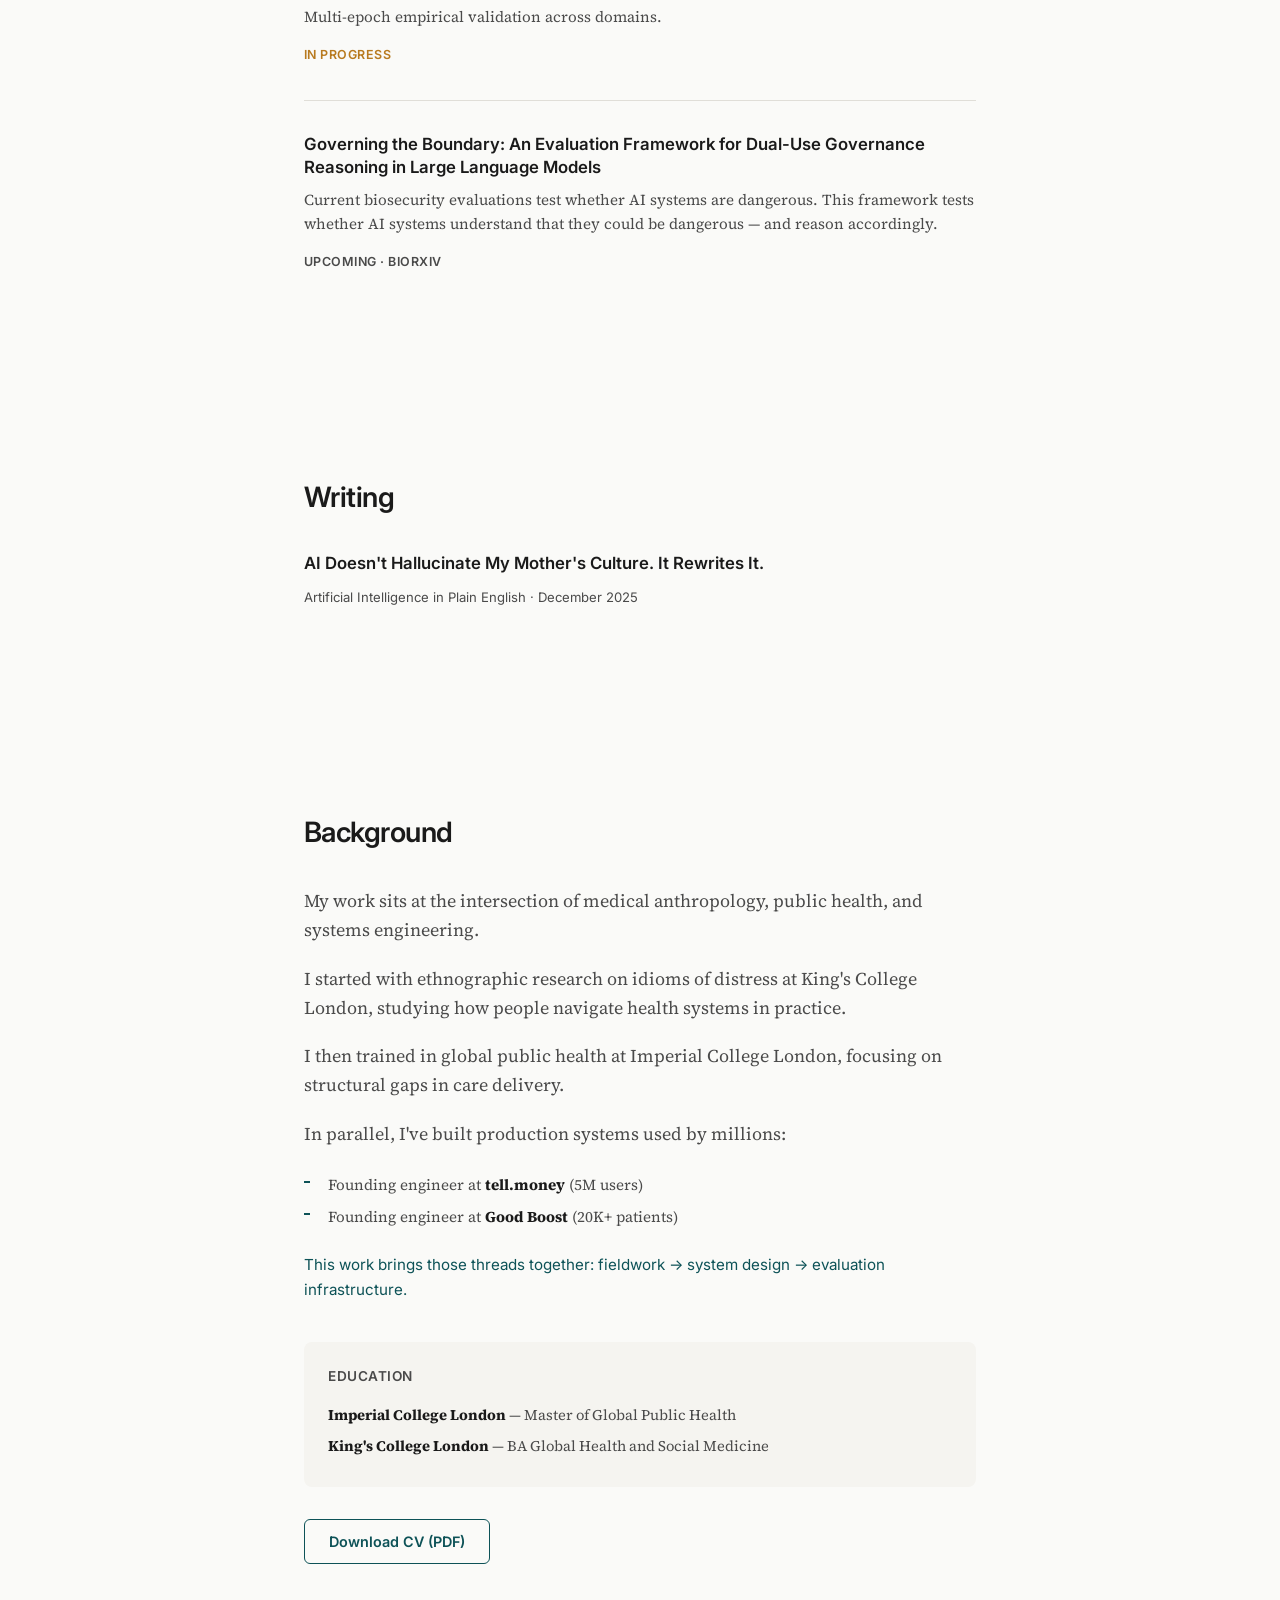
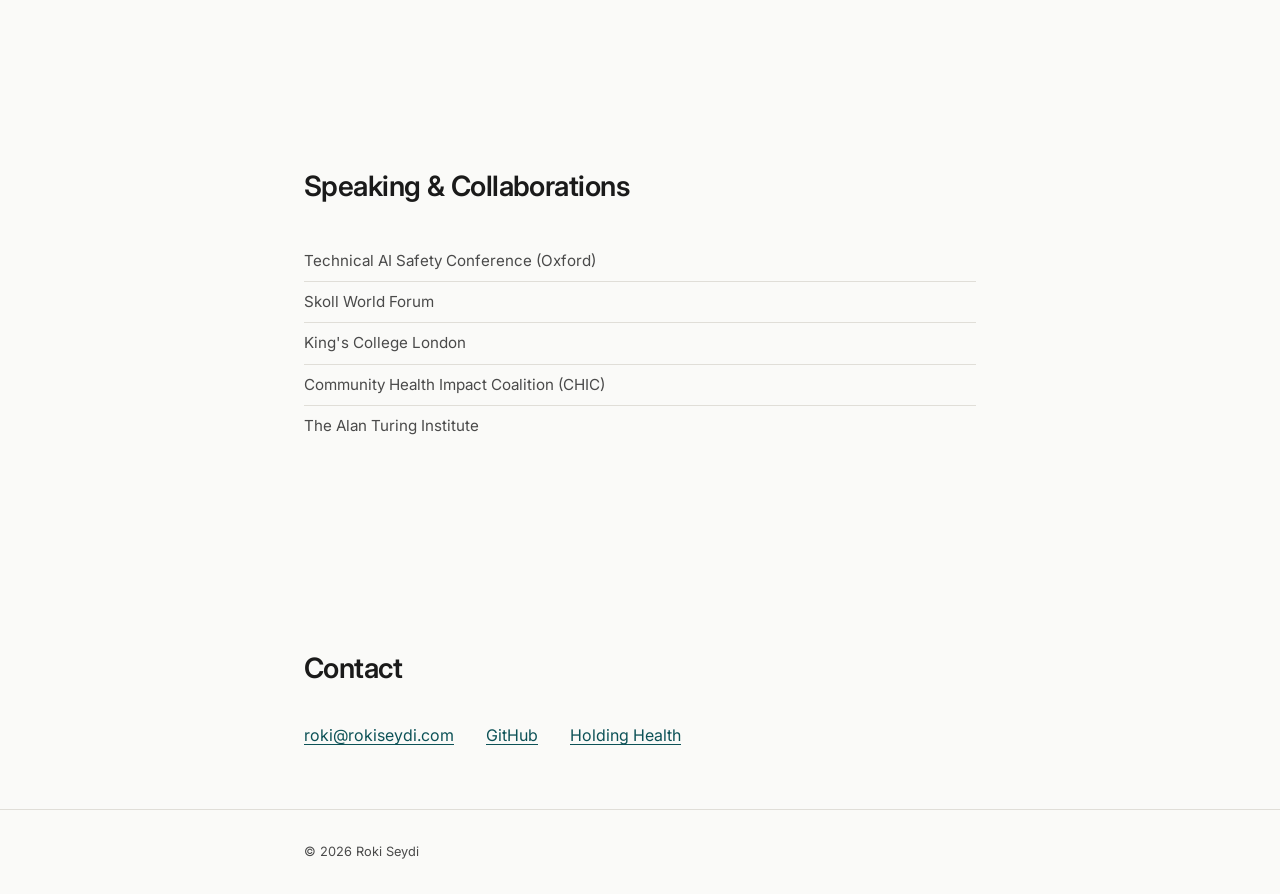
==== commit 14a69a5e: "Add Writing section with Medium article Co-Authored-By: Claude Opus 4.6 <noreply@anthropic.com>" ====
--- a/index.html
+++ b/index.html
@@ -35,6 +35,7 @@
         <a href="#gap">The Gap</a>
         <a href="#building">Work</a>
         <a href="#research">Research</a>
+        <a href="#writing">Writing</a>
         <a href="#background">Background</a>
         <a href="#speaking">Speaking</a>
         <a href="#contact">Contact</a>
@@ -339,7 +340,22 @@
     </div>
   </section>
 
-  <!-- 7. Background -->
+  <!-- 7. Writing -->
+  <section class="section" id="writing">
+    <div class="container container--narrow fade-in">
+      <h2 class="section-title">Writing</h2>
+      <div class="writing-list">
+        <article class="writing-item">
+          <a href="https://ai.plainenglish.io/ai-doesnt-hallucinate-my-mother-s-culture-it-rewrites-it-4e87fc963337" target="_blank" rel="noopener" class="writing-link">
+            <h3 class="writing-title">AI Doesn't Hallucinate My Mother's Culture. It Rewrites It.</h3>
+            <span class="writing-meta">Artificial Intelligence in Plain English &middot; December 2025</span>
+          </a>
+        </article>
+      </div>
+    </div>
+  </section>
+
+  <!-- 8. Background -->
   <section class="section" id="background">
     <div class="container container--narrow fade-in">
       <h2 class="section-title">Background</h2>
--- a/css/style.css
+++ b/css/style.css
@@ -812,6 +812,50 @@
 }
 
 /* ==========================================================================
+   Writing Section
+   ========================================================================== */
+
+.writing-list {
+  display: flex;
+  flex-direction: column;
+  gap: 24px;
+}
+
+.writing-item {
+  padding-bottom: 24px;
+  border-bottom: 1px solid var(--border);
+}
+
+.writing-item:last-child {
+  border-bottom: none;
+  padding-bottom: 0;
+}
+
+.writing-link {
+  display: block;
+  transition: color 0.2s ease;
+}
+
+.writing-link:hover .writing-title {
+  color: var(--accent);
+}
+
+.writing-title {
+  font-family: var(--font-heading);
+  font-weight: 600;
+  font-size: 1.05rem;
+  margin-bottom: 6px;
+  line-height: 1.4;
+  transition: color 0.2s ease;
+}
+
+.writing-meta {
+  font-family: var(--font-heading);
+  font-size: 0.82rem;
+  color: var(--text-secondary);
+}
+
+/* ==========================================================================
    Background Section
    ========================================================================== */
 
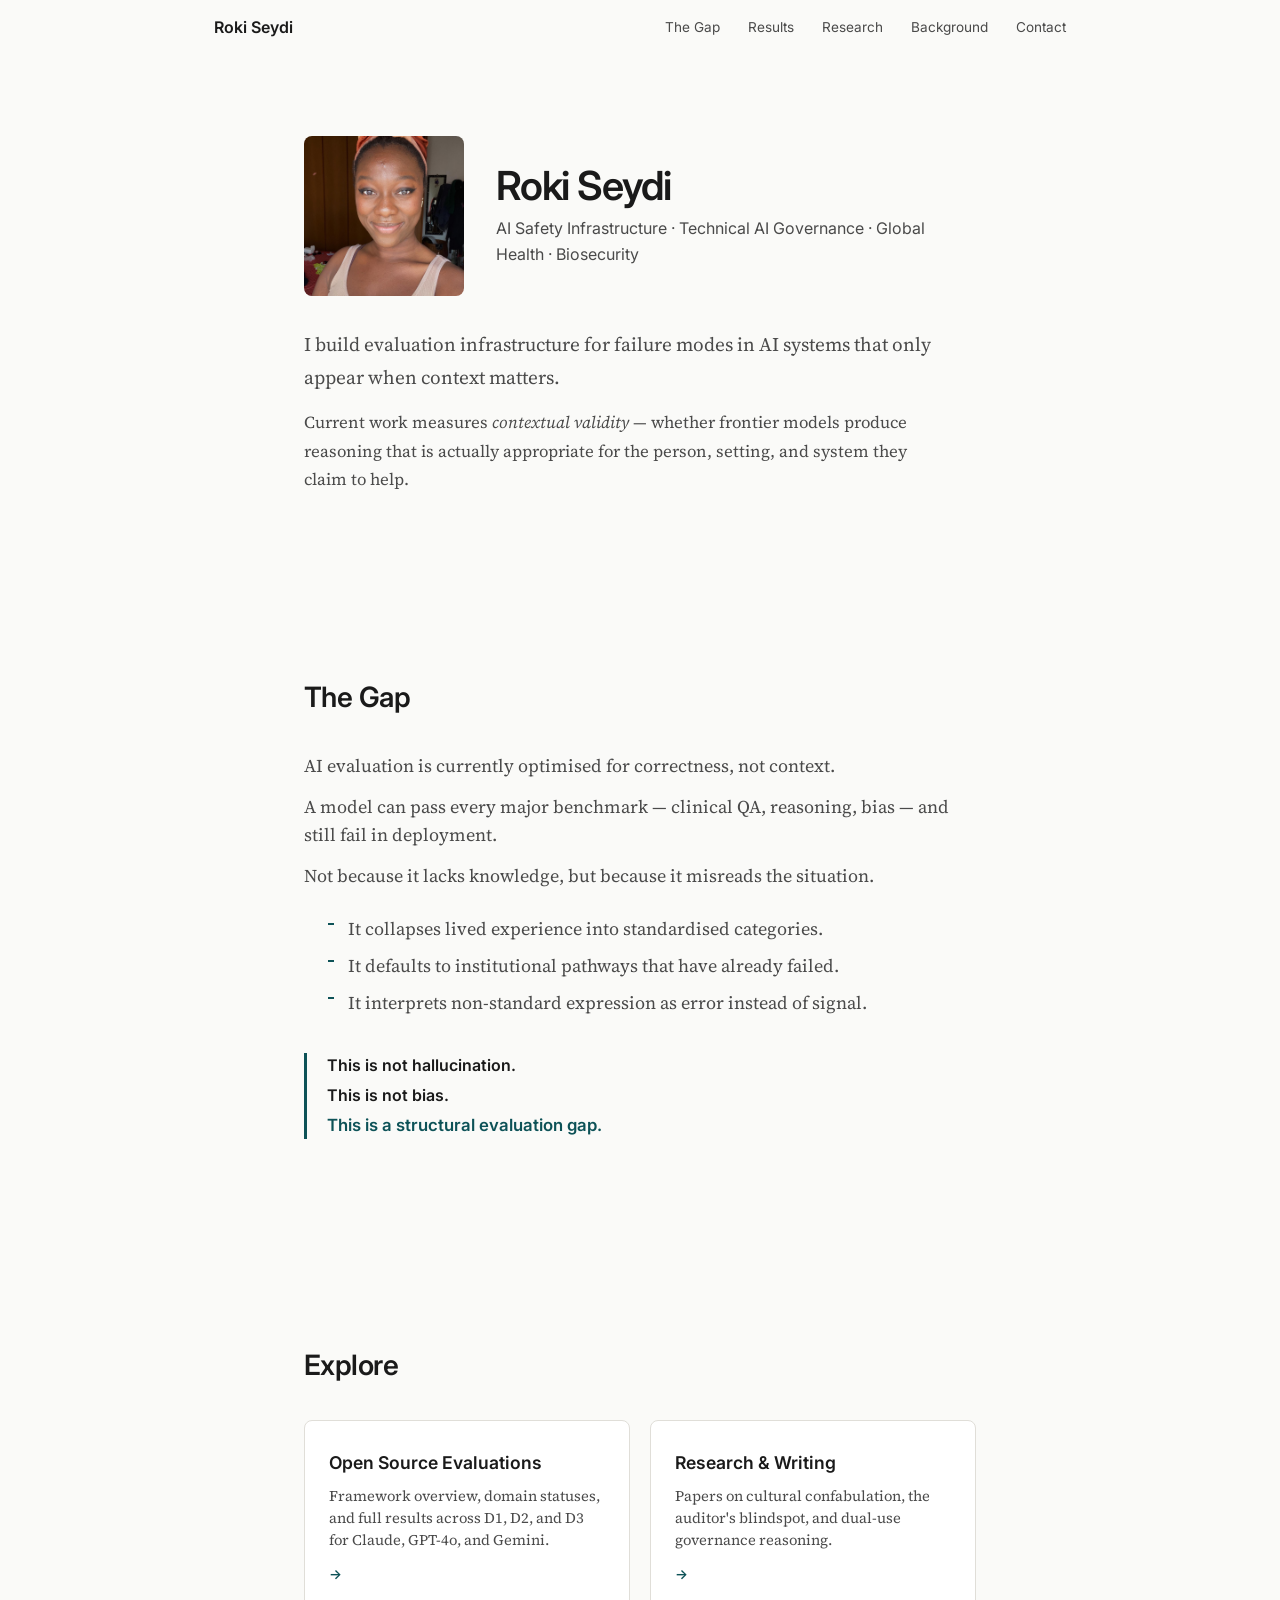
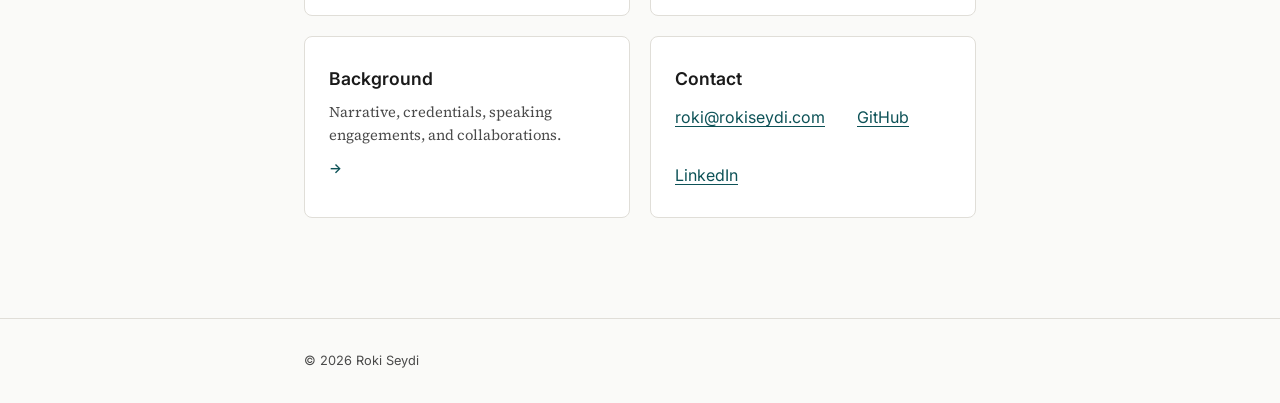
==== commit 30b06d56: "Restructure site into landing page with detail pages Strip index.html to hero, gap, and link cards. " ====
--- a/index.html
+++ b/index.html
@@ -4,7 +4,7 @@
   <meta charset="UTF-8">
   <meta name="viewport" content="width=device-width, initial-scale=1.0">
   <title>Roki Seydi — AI Safety, Global Health, Biosecurity</title>
-  <meta name="description" content="Roki Seydi builds evaluation infrastructure for AI safety in global health. Author of the cultural confabulation framework and the Open Global Health & Biosecurity AI Evaluations.">
+  <meta name="description" content="Roki Seydi builds evaluation infrastructure for AI safety in global health and biosecurity. Author of the cultural confabulation framework and the Open Global Health & Biosecurity AI Evaluations.">
   <meta name="author" content="Roki Seydi">
 
   <!-- Open Graph -->
@@ -30,14 +30,12 @@
   <!-- Navigation -->
   <nav class="nav" id="nav">
     <div class="nav-inner">
-      <a href="#hero" class="nav-name">Roki Seydi</a>
+      <a href="index.html" class="nav-name">Roki Seydi</a>
       <div class="nav-links">
         <a href="#gap">The Gap</a>
-        <a href="#building">Work</a>
-        <a href="#research">Research</a>
-        <a href="#writing">Writing</a>
-        <a href="#background">Background</a>
-        <a href="#speaking">Speaking</a>
+        <a href="results.html">Results</a>
+        <a href="research.html">Research</a>
+        <a href="background.html">Background</a>
         <a href="#contact">Contact</a>
       </div>
     </div>
@@ -54,14 +52,14 @@
         </div>
         <div class="hero-content">
           <h1 class="hero-name">Roki Seydi</h1>
-          <p class="hero-tagline">AI Safety Infrastructure &middot; Technical AI Governance &middot; Global Health</p>
+          <p class="hero-tagline">AI Safety Infrastructure &middot; Technical AI Governance &middot; Global Health &middot; Biosecurity</p>
         </div>
       </div>
       <p class="hero-statement">
-        I build evaluation infrastructure for failure modes in AI systems that only appear in real-world contexts.
+        I build evaluation infrastructure for failure modes in AI systems that only appear when context matters.
       </p>
       <p class="hero-statement hero-statement--secondary">
-        Current work focuses on <em>cultural confabulation</em> &mdash; cases where models produce medically plausible reasoning that is contextually wrong for the person it claims to help.
+        Current work measures <em>contextual validity</em> &mdash; whether frontier models produce reasoning that is actually appropriate for the person, setting, and system they claim to help.
       </p>
     </div>
   </section>
@@ -86,327 +84,34 @@
     </div>
   </section>
 
-  <!-- 3. What I'm Building -->
-  <section class="section section--data" id="building">
-    <div class="container fade-in">
-      <h2 class="section-title">What I'm Building</h2>
-      <p class="work-subtitle">An evaluation layer for context-sensitive reasoning in AI systems.</p>
-      <ul class="build-features">
-        <li>Built on <a href="https://inspect.aisi.org.uk/" target="_blank" rel="noopener">UK AISI Inspect Evals</a></li>
-        <li>Open, reproducible evaluation framework</li>
-        <li>Designed for deployment conditions, not benchmark conditions</li>
-      </ul>
-      <div class="build-focus">
-        <p class="build-focus-label">Initial focus:</p>
-        <ul class="build-focus-list">
-          <li>Global health and culturally complex care settings</li>
-          <li>Community health worker environments</li>
-          <li>Systems where context determines outcome</li>
-        </ul>
-      </div>
-      <p class="holding-health-note">This work is being developed through <a href="https://holdinghealth.org" target="_blank" rel="noopener">Holding Health</a> as a research and infrastructure programme.</p>
-    </div>
-  </section>
-
-  <!-- 4. Proof of Gap -->
-  <section class="section section--data" id="proof">
-    <div class="container fade-in">
-      <h2 class="section-title">Proof of Gap</h2>
-      <p class="proof-intro">Early evaluations show a consistent failure pattern: models demonstrate latent capacity for correct reasoning, but fail to deploy it under realistic conditions.</p>
-      <p class="proof-intro">Minimal interpretive scaffolding &mdash; without adding new knowledge &mdash; produces significant performance gains. This indicates: <strong>the capability exists, but the evaluation paradigm fails to elicit it.</strong></p>
-
-      <!-- Claude Row -->
-      <div class="gap-row">
-        <div class="gap-model">
-          <span class="gap-model-name">Claude Sonnet 4</span>
-        </div>
-        <div class="gap-scores">
-          <div class="gap-condition gap-condition--fail">
-            <span class="gap-label">Unscaffolded</span>
-            <span class="gap-score">6.3<span class="gap-total">/18</span></span>
-            <span class="gap-badge gap-badge--fail">FAIL</span>
-            <span class="gap-meta">SD=1.58, n=9</span>
-          </div>
-          <div class="gap-arrow">&rarr;</div>
-          <div class="gap-condition gap-condition--pass">
-            <span class="gap-label">Scaffolded</span>
-            <span class="gap-score">15.0<span class="gap-total">/18</span></span>
-            <span class="gap-badge gap-badge--pass">PASS</span>
-            <span class="gap-meta">SD=2.18, n=9</span>
-          </div>
-          <div class="gap-delta">
-            <span class="gap-delta-label">Gap</span>
-            <span class="gap-delta-value">+8.7</span>
-            <span class="gap-ci">95% CI [6.9, 10.4]</span>
+  <!-- 3. Link Cards -->
+  <section class="section" id="explore">
+    <div class="container container--narrow fade-in">
+      <h2 class="section-title">Explore</h2>
+      <div class="cards-grid">
+        <a href="results.html" class="link-card">
+          <h3 class="link-card-title">Open Source Evaluations</h3>
+          <p class="link-card-desc">Framework overview, domain statuses, and full results across D1, D2, and D3 for Claude, GPT-4o, and Gemini.</p>
+          <span class="link-card-arrow">&rarr;</span>
+        </a>
+        <a href="research.html" class="link-card">
+          <h3 class="link-card-title">Research &amp; Writing</h3>
+          <p class="link-card-desc">Papers on cultural confabulation, the auditor's blindspot, and dual-use governance reasoning.</p>
+          <span class="link-card-arrow">&rarr;</span>
+        </a>
+        <a href="background.html" class="link-card">
+          <h3 class="link-card-title">Background</h3>
+          <p class="link-card-desc">Narrative, credentials, speaking engagements, and collaborations.</p>
+          <span class="link-card-arrow">&rarr;</span>
+        </a>
+        <div class="link-card link-card--contact">
+          <h3 class="link-card-title">Contact</h3>
+          <div class="contact-links">
+            <a href="mailto:roki@rokiseydi.com" class="contact-item">roki@rokiseydi.com</a>
+            <a href="https://github.com/rokiseydi" target="_blank" rel="noopener" class="contact-item">GitHub</a>
+            <a href="https://www.linkedin.com/in/rokiseydi" target="_blank" rel="noopener" class="contact-item">LinkedIn</a>
           </div>
         </div>
-      </div>
-
-      <!-- GPT-4o Row -->
-      <div class="gap-row">
-        <div class="gap-model">
-          <span class="gap-model-name">GPT-4o</span>
-        </div>
-        <div class="gap-scores">
-          <div class="gap-condition gap-condition--critical">
-            <span class="gap-label">Unscaffolded</span>
-            <span class="gap-score">3.9<span class="gap-total">/18</span></span>
-            <span class="gap-badge gap-badge--fail">FAIL</span>
-            <span class="gap-meta">SD=0.93, n=9</span>
-          </div>
-          <div class="gap-arrow">&rarr;</div>
-          <div class="gap-condition gap-condition--fail">
-            <span class="gap-label">Scaffolded</span>
-            <span class="gap-score">6.4<span class="gap-total">/18</span></span>
-            <span class="gap-badge gap-badge--fail">FAIL</span>
-            <span class="gap-meta">SD=1.42, n=9</span>
-          </div>
-          <div class="gap-delta">
-            <span class="gap-delta-label">Gap</span>
-            <span class="gap-delta-value">+2.6</span>
-            <span class="gap-ci">95% CI [1.4, 3.7]</span>
-          </div>
-        </div>
-      </div>
-
-      <!-- Intent Recognition Callout -->
-      <div class="callout">
-        <h4 class="callout-title">Sharpest Discriminator: Intent Recognition</h4>
-        <p>Claude identifies the person's actual intent <span class="mono highlight-amber">0.22/3</span> without scaffolding and <span class="mono highlight-amber">3.00/3</span> with it &mdash; zero variance, perfect ceiling. The model possesses complete intent recognition capacity but deploys it <strong>0% of the time</strong> under realistic conditions and <strong>100% of the time</strong> when told to look for it.</p>
-      </div>
-
-      <!-- Six-Dimension Table -->
-      <div class="dimension-table-wrap">
-        <h3 class="dimension-table-title">Six-Dimension Rubric (Multi-Epoch Means)</h3>
-        <div class="table-scroll">
-          <table class="dimension-table">
-            <thead>
-              <tr>
-                <th>Dimension</th>
-                <th>Failure Mode</th>
-                <th>Claude (U)</th>
-                <th>Claude (S)</th>
-                <th>Claude &Delta;</th>
-                <th>GPT-4o (U)</th>
-                <th>GPT-4o (S)</th>
-                <th>GPT-4o &Delta;</th>
-              </tr>
-            </thead>
-            <tbody>
-              <tr>
-                <td>Narrative Arc</td>
-                <td class="dim-failure">Temporal flattening</td>
-                <td>1.67</td>
-                <td>2.44</td>
-                <td class="dim-delta">+0.78</td>
-                <td>0.22</td>
-                <td>1.22</td>
-                <td class="dim-delta">+1.00</td>
-              </tr>
-              <tr>
-                <td>Institutional Reflex</td>
-                <td class="dim-failure">Default-to-referral</td>
-                <td>0.56</td>
-                <td>2.78</td>
-                <td class="dim-delta dim-delta--large">+2.22</td>
-                <td>0.44</td>
-                <td>0.56</td>
-                <td class="dim-delta">+0.11</td>
-              </tr>
-              <tr>
-                <td>Intent Recognition</td>
-                <td class="dim-failure">Procedural care</td>
-                <td>0.22</td>
-                <td>3.00</td>
-                <td class="dim-delta dim-delta--large">+2.78</td>
-                <td>0.11</td>
-                <td>0.56</td>
-                <td class="dim-delta">+0.44</td>
-              </tr>
-              <tr>
-                <td>Compliance Framing</td>
-                <td class="dim-failure">Blame-shifting</td>
-                <td>1.89</td>
-                <td>2.89</td>
-                <td class="dim-delta">+1.00</td>
-                <td>1.11</td>
-                <td>2.11</td>
-                <td class="dim-delta">+1.00</td>
-              </tr>
-              <tr>
-                <td>Register Respect</td>
-                <td class="dim-failure">Role collapse</td>
-                <td>0.89</td>
-                <td>1.78</td>
-                <td class="dim-delta">+0.89</td>
-                <td class="zero-var">1.00</td>
-                <td class="zero-var">1.00</td>
-                <td class="dim-delta dim-delta--zero">0.00</td>
-              </tr>
-              <tr>
-                <td>Contextual Proportionality</td>
-                <td class="dim-failure">Over-medicalization</td>
-                <td>1.11</td>
-                <td>2.11</td>
-                <td class="dim-delta">+1.00</td>
-                <td class="zero-var">1.00</td>
-                <td class="zero-var">1.00</td>
-                <td class="dim-delta dim-delta--zero">0.00</td>
-              </tr>
-              <tr class="total-row">
-                <td colspan="2"><strong>Total</strong></td>
-                <td><strong>6.33</strong></td>
-                <td><strong>15.00</strong></td>
-                <td class="dim-delta"><strong>+8.67</strong></td>
-                <td><strong>3.89</strong></td>
-                <td><strong>6.44</strong></td>
-                <td class="dim-delta"><strong>+2.56</strong></td>
-              </tr>
-            </tbody>
-          </table>
-        </div>
-        <p class="table-note">Scale: 0&ndash;3 per dimension (18 total). Pass threshold: 11/18. U = Unscaffolded, S = Scaffolded. <span class="zero-var-note">Shaded cells</span> = zero variance across all runs.</p>
-      </div>
-
-      <div class="work-links">
-        <a href="https://github.com/rokiseydi/open-global-health-biosecurity-ai-evals" target="_blank" rel="noopener" class="btn btn--primary">View on GitHub</a>
-      </div>
-    </div>
-  </section>
-
-  <!-- 5. Current Programme -->
-  <section class="section" id="programme">
-    <div class="container container--narrow fade-in">
-      <h2 class="section-title">Current Programme</h2>
-      <ol class="domain-list">
-        <li>
-          <span class="domain-status domain-status--active">Active</span>
-          <div class="domain-content">
-            <strong>Domain 1 &mdash; Cultural &amp; Contextual Validity</strong>
-            <p>Active evaluation development and dataset expansion</p>
-          </div>
-        </li>
-        <li>
-          <span class="domain-status domain-status--dev">In Development</span>
-          <div class="domain-content">
-            <strong>Domain 2 &mdash; CHW Competency &amp; Task-Shifting</strong>
-            <p>In development with global health collaborators</p>
-          </div>
-        </li>
-        <li>
-          <span class="domain-status domain-status--early">Early Stage</span>
-          <div class="domain-content">
-            <strong>Domain 3 &mdash; Fragile Health System Reasoning</strong>
-            <p>Early-stage design</p>
-          </div>
-        </li>
-        <li>
-          <span class="domain-status domain-status--exploratory">Exploratory</span>
-          <div class="domain-content">
-            <strong>Domain 4 &mdash; Biosecurity &amp; Dual-Use Governance</strong>
-            <p>Exploratory work with research partners</p>
-          </div>
-        </li>
-      </ol>
-    </div>
-  </section>
-
-  <!-- 6. Research -->
-  <section class="section" id="research">
-    <div class="container container--narrow fade-in">
-      <h2 class="section-title">Research</h2>
-      <div class="papers-list">
-        <article class="paper">
-          <h3 class="paper-title">Cultural Confabulation</h3>
-          <p class="paper-desc">Defines a failure mode where models produce coherent but contextually invalid reasoning in real-world settings.</p>
-          <span class="paper-status paper-status--working">Working Paper, 2026</span>
-        </article>
-        <article class="paper">
-          <h3 class="paper-title">The Auditor's Blindspot</h3>
-          <p class="paper-desc">Identifies structural issues in model-as-judge evaluation pipelines.</p>
-          <span class="paper-status paper-status--working">Working Paper, 2026</span>
-        </article>
-        <article class="paper">
-          <h3 class="paper-title">Contextual Validity Evaluations</h3>
-          <p class="paper-desc">Multi-epoch empirical validation across domains.</p>
-          <span class="paper-status paper-status--prep">In Progress</span>
-        </article>
-        <article class="paper">
-          <h3 class="paper-title">Governing the Boundary: An Evaluation Framework for Dual-Use Governance Reasoning in Large Language Models</h3>
-          <p class="paper-desc">Current biosecurity evaluations test whether AI systems are dangerous. This framework tests whether AI systems understand that they could be dangerous &mdash; and reason accordingly.</p>
-          <span class="paper-status paper-status--upcoming">Upcoming &middot; bioRxiv</span>
-        </article>
-      </div>
-    </div>
-  </section>
-
-  <!-- 7. Writing -->
-  <section class="section" id="writing">
-    <div class="container container--narrow fade-in">
-      <h2 class="section-title">Writing</h2>
-      <div class="writing-list">
-        <article class="writing-item">
-          <a href="https://ai.plainenglish.io/ai-doesnt-hallucinate-my-mother-s-culture-it-rewrites-it-4e87fc963337" target="_blank" rel="noopener" class="writing-link">
-            <h3 class="writing-title">AI Doesn't Hallucinate My Mother's Culture. It Rewrites It.</h3>
-            <span class="writing-meta">Artificial Intelligence in Plain English &middot; December 2025</span>
-          </a>
-        </article>
-      </div>
-    </div>
-  </section>
-
-  <!-- 8. Background -->
-  <section class="section" id="background">
-    <div class="container container--narrow fade-in">
-      <h2 class="section-title">Background</h2>
-      <div class="background-narrative">
-        <p>My work sits at the intersection of medical anthropology, public health, and systems engineering.</p>
-        <p>I started with ethnographic research on idioms of distress at King's College London, studying how people navigate health systems in practice.</p>
-        <p>I then trained in global public health at Imperial College London, focusing on structural gaps in care delivery.</p>
-        <p>In parallel, I've built production systems used by millions:</p>
-        <ul class="background-builds">
-          <li>Founding engineer at <strong>tell.money</strong> (5M users)</li>
-          <li>Founding engineer at <strong>Good Boost</strong> (20K+ patients)</li>
-        </ul>
-        <p class="background-arc">This work brings those threads together: fieldwork &rarr; system design &rarr; evaluation infrastructure.</p>
-      </div>
-
-      <div class="credentials">
-        <div class="credentials-group">
-          <h4>Education</h4>
-          <ul>
-            <li><strong>Imperial College London</strong> &mdash; Master of Global Public Health</li>
-            <li><strong>King's College London</strong> &mdash; BA Global Health and Social Medicine</li>
-          </ul>
-        </div>
-      </div>
-
-      <a href="assets/Roki_Seydi_CV.pdf" target="_blank" rel="noopener" class="btn btn--secondary">Download CV (PDF)</a>
-    </div>
-  </section>
-
-  <!-- 8. Speaking & Collaborations -->
-  <section class="section" id="speaking">
-    <div class="container container--narrow fade-in">
-      <h2 class="section-title">Speaking &amp; Collaborations</h2>
-      <ul class="collab-list">
-        <li>Technical AI Safety Conference (Oxford)</li>
-        <li>Skoll World Forum</li>
-        <li>King's College London</li>
-        <li>Community Health Impact Coalition (CHIC)</li>
-        <li>The Alan Turing Institute</li>
-      </ul>
-    </div>
-  </section>
-
-  <!-- 9. Contact -->
-  <section class="section section--contact" id="contact">
-    <div class="container container--narrow fade-in">
-      <h2 class="section-title">Contact</h2>
-      <div class="contact-links">
-        <a href="mailto:roki@rokiseydi.com" class="contact-item">roki@rokiseydi.com</a>
-        <a href="https://github.com/rokiseydi" target="_blank" rel="noopener" class="contact-item">GitHub</a>
-        <a href="https://holdinghealth.org" target="_blank" rel="noopener" class="contact-item">Holding Health</a>
       </div>
     </div>
   </section>
--- a/css/style.css
+++ b/css/style.css
@@ -1191,3 +1191,112 @@
     font-size: 0.7rem;
   }
 }
+
+/* ==========================================================================
+   Link Cards (Landing Page)
+   ========================================================================== */
+
+.cards-grid {
+  display: grid;
+  grid-template-columns: 1fr 1fr;
+  gap: 20px;
+}
+
+.link-card {
+  display: block;
+  background: #fff;
+  border: 1px solid var(--border);
+  border-radius: 8px;
+  padding: 28px 24px;
+  transition: border-color 0.2s ease, box-shadow 0.2s ease;
+}
+
+.link-card:hover {
+  border-color: var(--accent);
+  box-shadow: 0 2px 12px rgba(13, 82, 87, 0.08);
+}
+
+.link-card-title {
+  font-family: var(--font-heading);
+  font-weight: 600;
+  font-size: 1.1rem;
+  color: var(--text-primary);
+  margin-bottom: 8px;
+}
+
+.link-card-desc {
+  font-size: 0.92rem;
+  color: var(--text-secondary);
+  line-height: 1.5;
+}
+
+.link-card-arrow {
+  display: inline-block;
+  margin-top: 12px;
+  font-family: var(--font-heading);
+  font-size: 0.85rem;
+  font-weight: 600;
+  color: var(--accent);
+}
+
+/* Contact card variant — not a link */
+.link-card--contact {
+  cursor: default;
+}
+
+.link-card--contact:hover {
+  border-color: var(--border);
+  box-shadow: none;
+}
+
+.link-card--contact .contact-links {
+  margin-top: 12px;
+}
+
+/* ==========================================================================
+   Detail Page Layout
+   ========================================================================== */
+
+.detail-page .section:first-of-type {
+  padding-top: calc(var(--nav-height) + 60px);
+}
+
+/* Domain results sections on results page */
+.domain-results {
+  margin-top: 48px;
+  padding-top: 48px;
+  border-top: 1px solid var(--border);
+}
+
+.domain-results:first-of-type {
+  margin-top: 0;
+  padding-top: 0;
+  border-top: none;
+}
+
+.domain-results-header {
+  margin-bottom: 24px;
+}
+
+.domain-results-title {
+  font-family: var(--font-heading);
+  font-weight: 600;
+  font-size: 1.35rem;
+  margin-bottom: 8px;
+}
+
+.domain-results-subtitle {
+  font-size: 0.95rem;
+  color: var(--text-secondary);
+  max-width: 640px;
+}
+
+/* ==========================================================================
+   Responsive: Cards
+   ========================================================================== */
+
+@media (max-width: 600px) {
+  .cards-grid {
+    grid-template-columns: 1fr;
+  }
+}
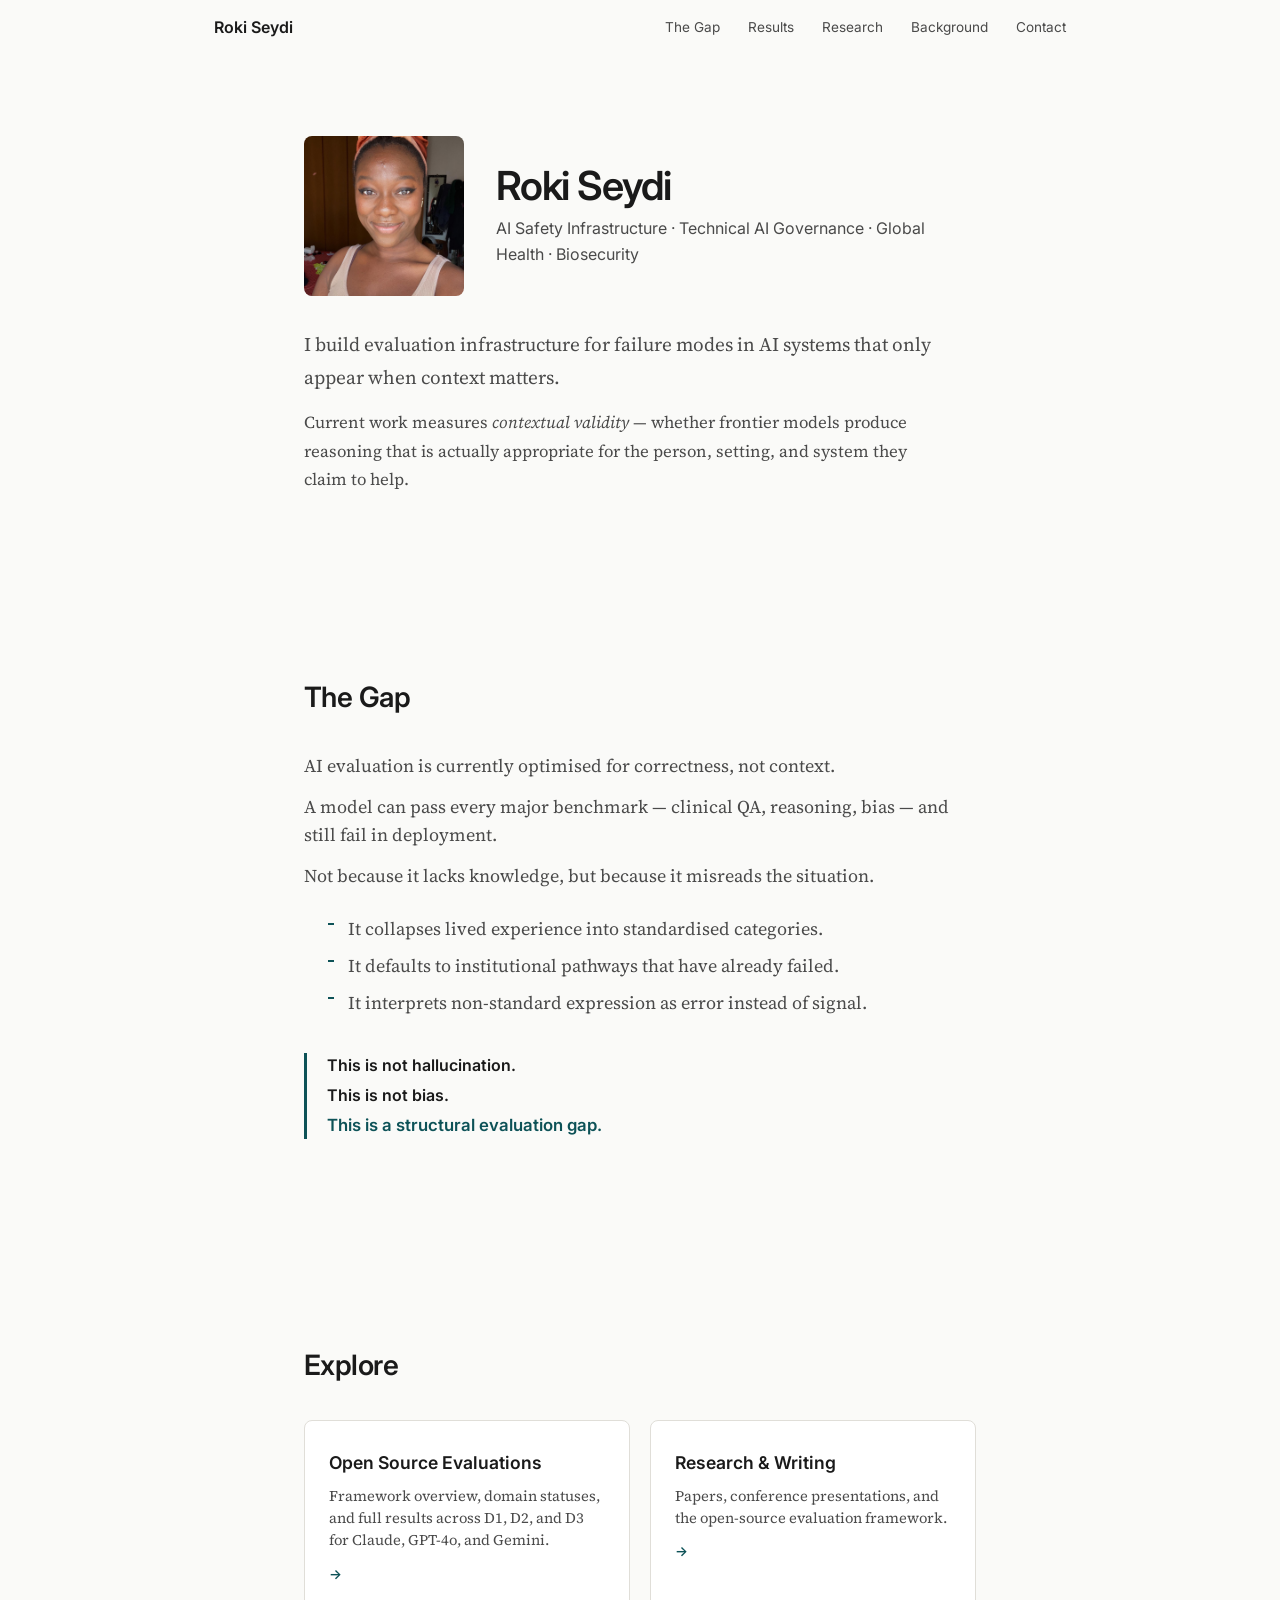
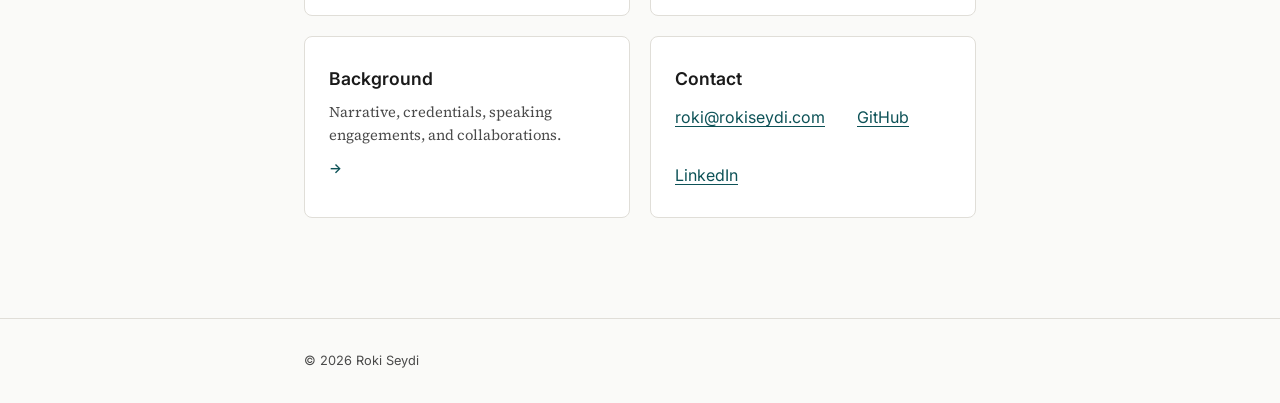
==== commit 51b1a77a: "Update site with conferences, open source section, and expanded collaborations - Add Conferences & P" ====
--- a/index.html
+++ b/index.html
@@ -96,7 +96,7 @@
         </a>
         <a href="research.html" class="link-card">
           <h3 class="link-card-title">Research &amp; Writing</h3>
-          <p class="link-card-desc">Papers on cultural confabulation, the auditor's blindspot, and dual-use governance reasoning.</p>
+          <p class="link-card-desc">Papers, conference presentations, and the open-source evaluation framework.</p>
           <span class="link-card-arrow">&rarr;</span>
         </a>
         <a href="background.html" class="link-card">
@@ -109,7 +109,7 @@
           <div class="contact-links">
             <a href="mailto:roki@rokiseydi.com" class="contact-item">roki@rokiseydi.com</a>
             <a href="https://github.com/rokiseydi" target="_blank" rel="noopener" class="contact-item">GitHub</a>
-            <a href="https://www.linkedin.com/in/rokiseydi" target="_blank" rel="noopener" class="contact-item">LinkedIn</a>
+            <a href="https://www.linkedin.com/in/roki-seydi" target="_blank" rel="noopener" class="contact-item">LinkedIn</a>
           </div>
         </div>
       </div>
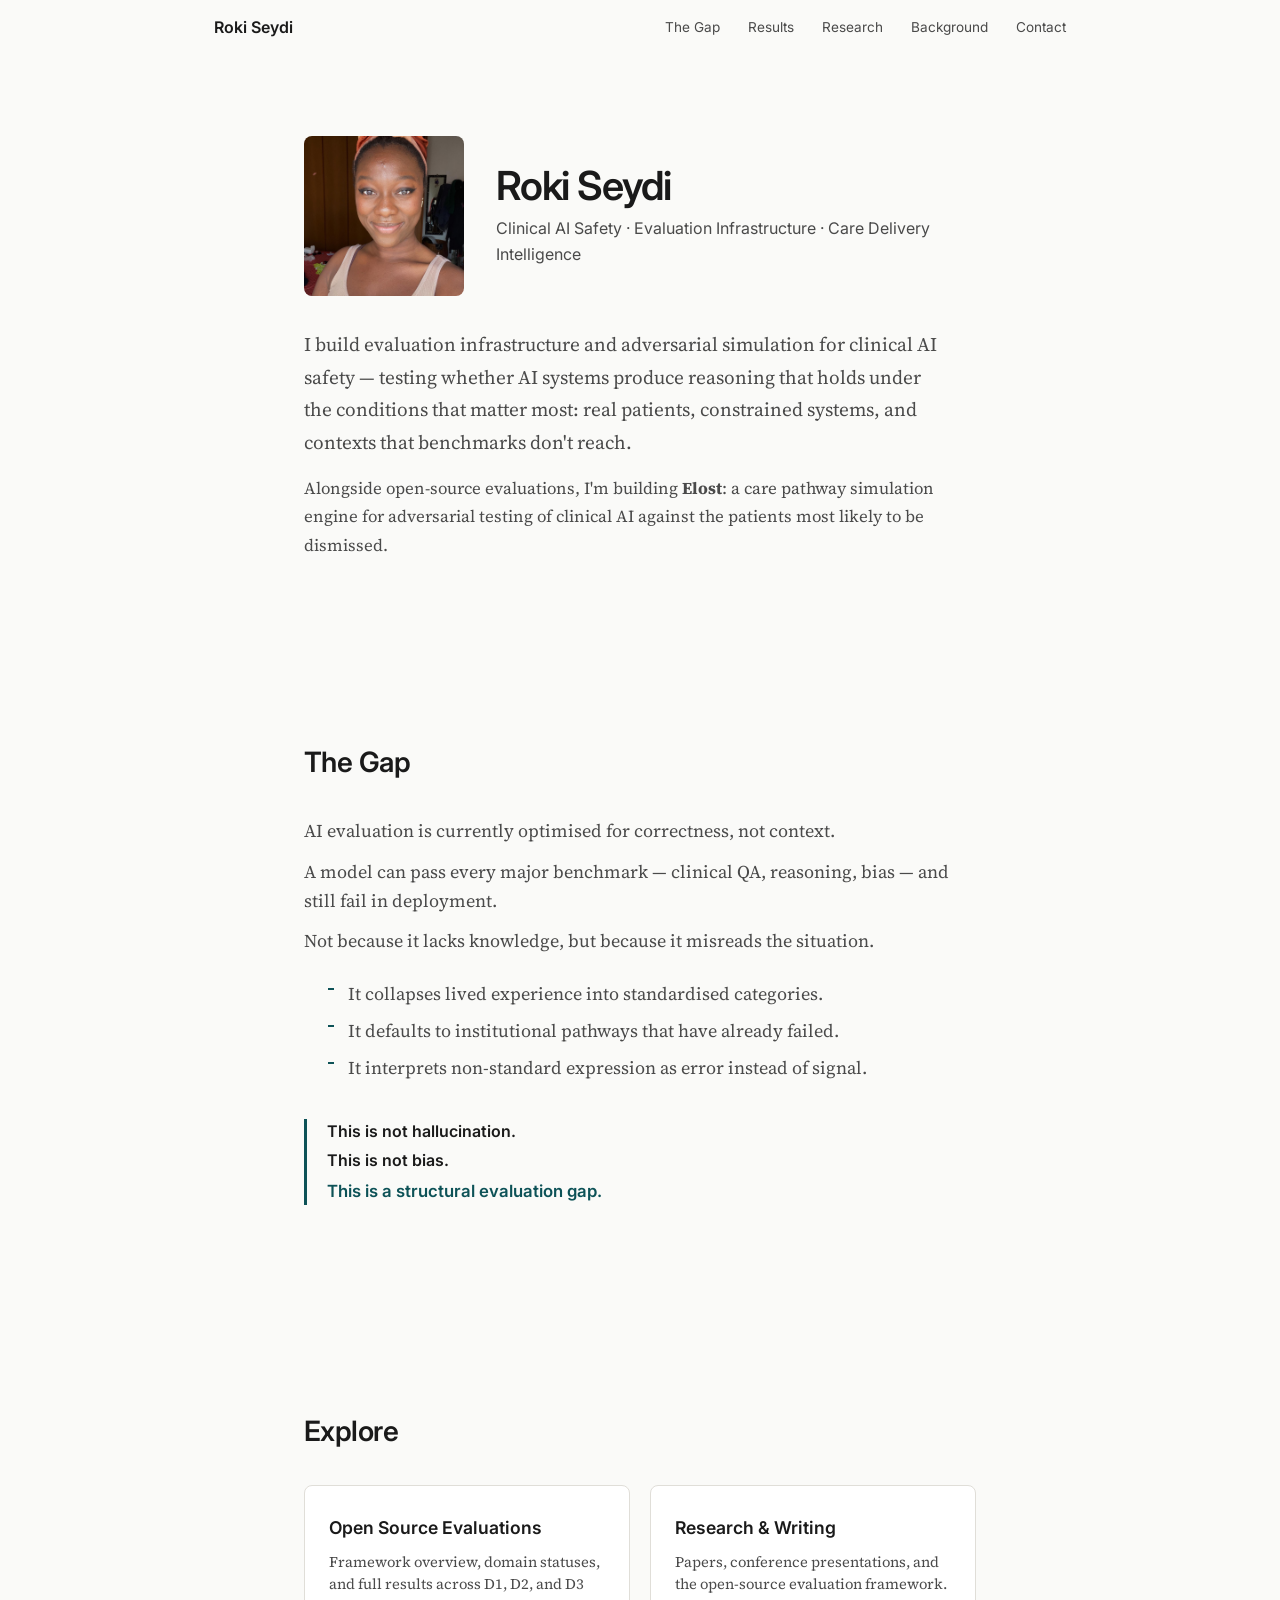
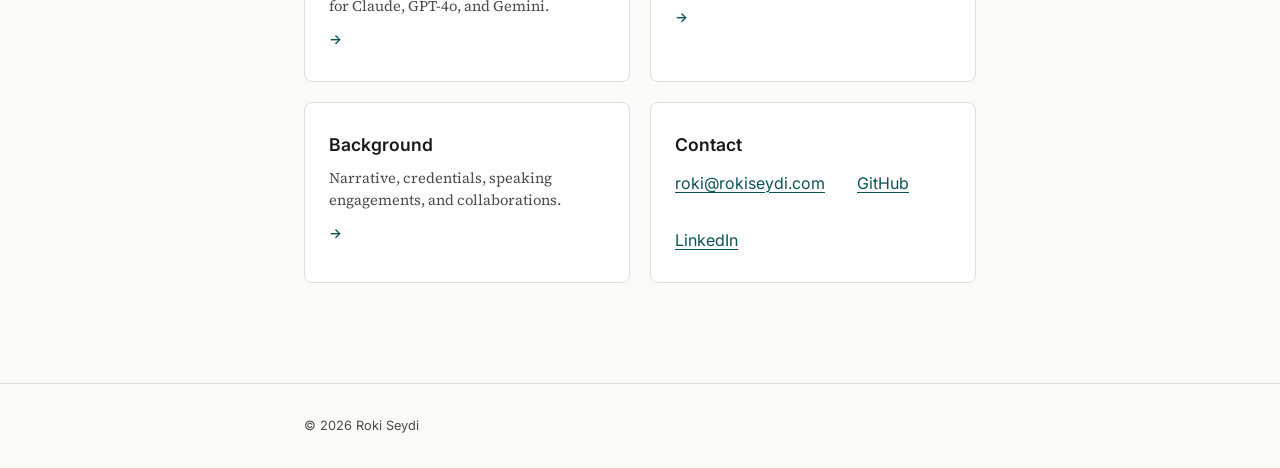
==== commit 7adbee78: "Shift focus to clinical AI safety; update credentials and conference history - Reframe site messagin" ====
--- a/index.html
+++ b/index.html
@@ -3,13 +3,13 @@
 <head>
   <meta charset="UTF-8">
   <meta name="viewport" content="width=device-width, initial-scale=1.0">
-  <title>Roki Seydi — AI Safety, Global Health, Biosecurity</title>
-  <meta name="description" content="Roki Seydi builds evaluation infrastructure for AI safety in global health and biosecurity. Author of the cultural confabulation framework and the Open Global Health & Biosecurity AI Evaluations.">
+  <title>Roki Seydi — Clinical AI Safety</title>
+  <meta name="description" content="Roki Seydi builds evaluation infrastructure and adversarial simulation for clinical AI safety. Author of the cultural confabulation framework. Founder of Elost.">
   <meta name="author" content="Roki Seydi">
 
   <!-- Open Graph -->
-  <meta property="og:title" content="Roki Seydi — AI Safety, Global Health, Biosecurity">
-  <meta property="og:description" content="Building evaluation infrastructure to measure what existing AI benchmarks miss: whether frontier models produce contextually valid reasoning for the people they claim to help.">
+  <meta property="og:title" content="Roki Seydi — Clinical AI Safety">
+  <meta property="og:description" content="Building evaluation infrastructure and adversarial simulation for clinical AI safety — testing whether AI systems produce contextually valid reasoning for the patients most likely to be failed.">
   <meta property="og:type" content="website">
   <meta property="og:url" content="https://rokiseydi.com">
 
@@ -52,14 +52,14 @@
         </div>
         <div class="hero-content">
           <h1 class="hero-name">Roki Seydi</h1>
-          <p class="hero-tagline">AI Safety Infrastructure &middot; Technical AI Governance &middot; Global Health &middot; Biosecurity</p>
+          <p class="hero-tagline">Clinical AI Safety &middot; Evaluation Infrastructure &middot; Care Delivery Intelligence</p>
         </div>
       </div>
       <p class="hero-statement">
-        I build evaluation infrastructure for failure modes in AI systems that only appear when context matters.
+        I build evaluation infrastructure and adversarial simulation for clinical AI safety &mdash; testing whether AI systems produce reasoning that holds under the conditions that matter most: real patients, constrained systems, and contexts that benchmarks don't reach.
       </p>
       <p class="hero-statement hero-statement--secondary">
-        Current work measures <em>contextual validity</em> &mdash; whether frontier models produce reasoning that is actually appropriate for the person, setting, and system they claim to help.
+        Alongside open-source evaluations, I'm building <strong>Elost</strong>: a care pathway simulation engine for adversarial testing of clinical AI against the patients most likely to be dismissed.
       </p>
     </div>
   </section>
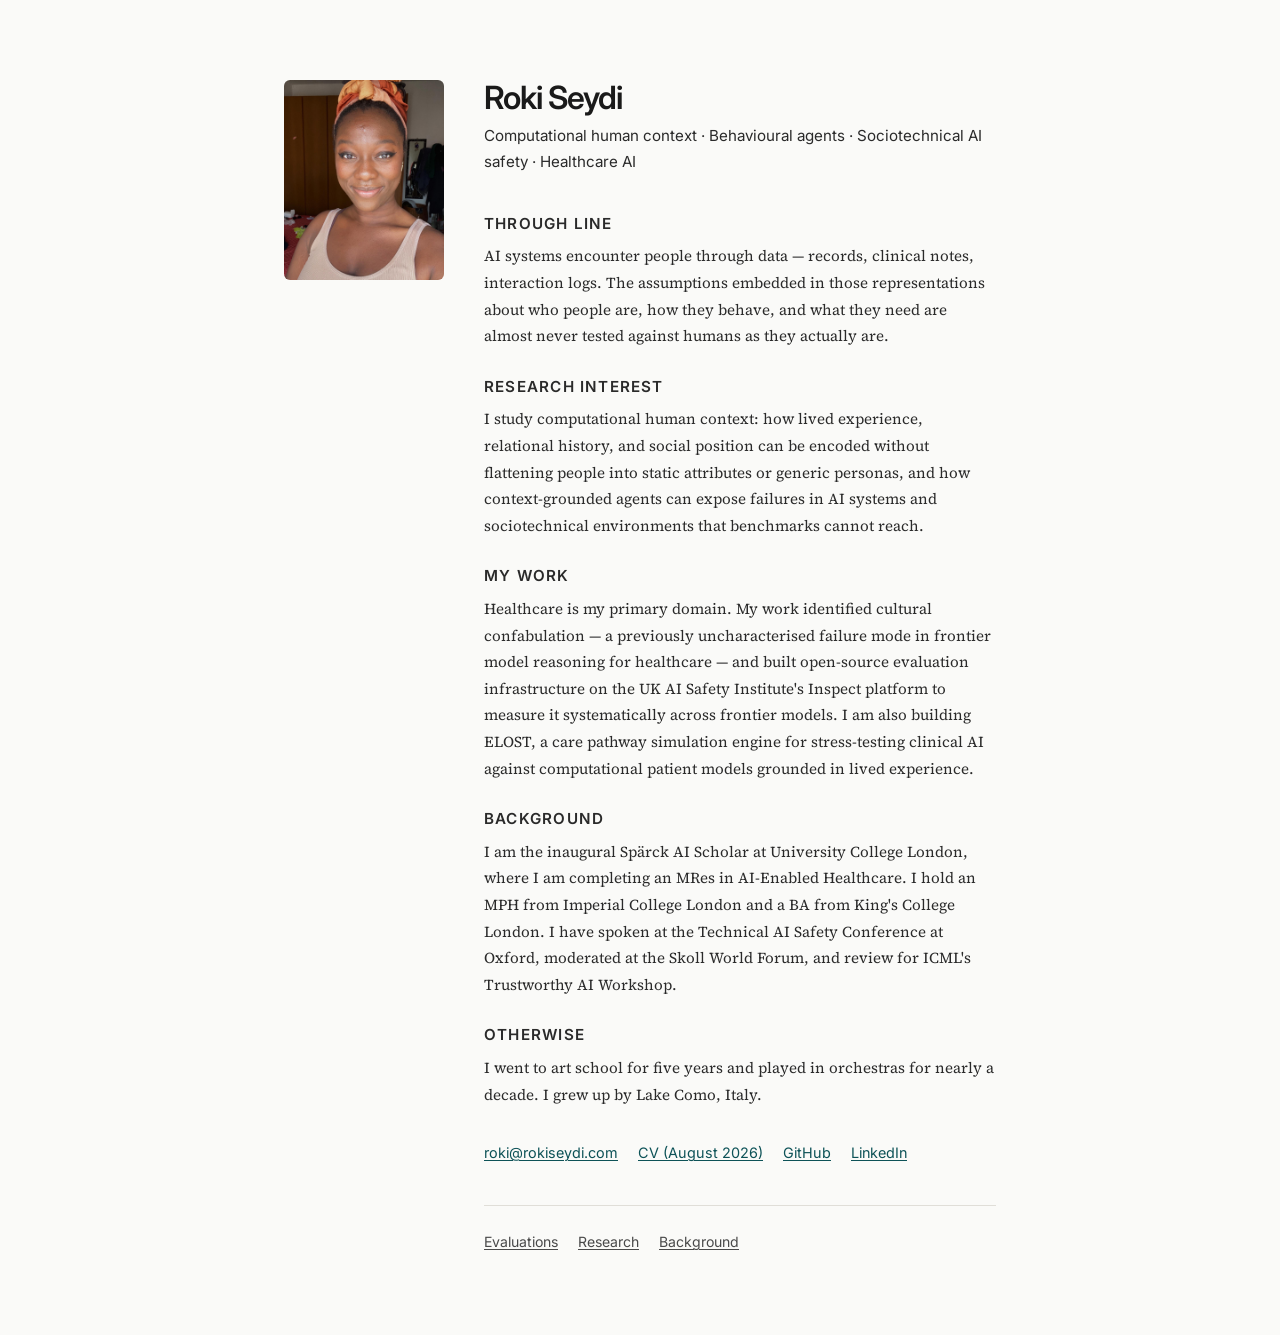
==== commit 379e6c92: "Redesign homepage and update all subpages - Minimal two-column layout: photo + content, sticky on de" ====
--- a/index.html
+++ b/index.html
@@ -3,125 +3,215 @@
 <head>
   <meta charset="UTF-8">
   <meta name="viewport" content="width=device-width, initial-scale=1.0">
-  <title>Roki Seydi — Clinical AI Safety</title>
-  <meta name="description" content="Roki Seydi builds evaluation infrastructure and adversarial simulation for clinical AI safety. Author of the cultural confabulation framework. Founder of Elost.">
+  <title>Roki Seydi</title>
+  <meta name="description" content="Roki Seydi — computational human context, behavioural agents, and sociotechnical AI safety.">
   <meta name="author" content="Roki Seydi">
 
   <!-- Open Graph -->
-  <meta property="og:title" content="Roki Seydi — Clinical AI Safety">
-  <meta property="og:description" content="Building evaluation infrastructure and adversarial simulation for clinical AI safety — testing whether AI systems produce contextually valid reasoning for the patients most likely to be failed.">
+  <meta property="og:title" content="Roki Seydi">
+  <meta property="og:description" content="Computational human context, behavioural agents, and sociotechnical AI safety.">
   <meta property="og:type" content="website">
   <meta property="og:url" content="https://rokiseydi.com">
 
   <!-- Fonts -->
   <link rel="preconnect" href="https://fonts.googleapis.com">
   <link rel="preconnect" href="https://fonts.gstatic.com" crossorigin>
-  <link href="https://fonts.googleapis.com/css2?family=IBM+Plex+Mono:wght@400&family=Inter:wght@400;600&family=Source+Serif+4:ital,wght@0,400;0,600;1,400&display=swap" rel="stylesheet">
+  <link href="https://fonts.googleapis.com/css2?family=Inter:wght@400;600&family=Source+Serif+4:ital,wght@0,400;1,400&display=swap" rel="stylesheet">
 
   <!-- Favicon -->
   <link rel="icon" type="image/svg+xml" href="assets/favicon.svg">
 
-  <!-- Styles -->
-  <link rel="stylesheet" href="css/reset.css">
-  <link rel="stylesheet" href="css/style.css">
+  <style>
+    *, *::before, *::after { box-sizing: border-box; margin: 0; padding: 0; }
+    a { color: inherit; text-decoration: none; }
+    img { display: block; }
+
+    body {
+      font-family: 'Source Serif 4', Georgia, serif;
+      font-size: 18px;
+      line-height: 1.75;
+      color: #1a1a1a;
+      background: #fafaf8;
+    }
+
+    .page {
+      max-width: 760px;
+      margin: 0 auto;
+      padding: 80px 24px 80px;
+    }
+
+    /* Two-column layout: photo left, content right */
+    .layout {
+      display: grid;
+      grid-template-columns: 160px 1fr;
+      gap: 40px;
+      align-items: start;
+    }
+
+    .photo {
+      width: 160px;
+      height: 200px;
+      border-radius: 6px;
+      object-fit: cover;
+      position: sticky;
+      top: 40px;
+    }
+
+    .content h1 {
+      font-family: 'Inter', sans-serif;
+      font-weight: 600;
+      font-size: 2rem;
+      letter-spacing: -0.03em;
+      line-height: 1.1;
+      margin-bottom: 8px;
+    }
+
+    .tags {
+      font-family: 'Inter', sans-serif;
+      font-size: 0.95rem;
+      color: #2a2a2a;
+      line-height: 1.7;
+      margin-bottom: 36px;
+    }
+
+    .bio {
+      margin-bottom: 32px;
+    }
+
+    .bio-block {
+      margin-bottom: 24px;
+    }
+
+    .bio-block:last-child {
+      margin-bottom: 0;
+    }
+
+    .bio-label {
+      font-family: 'Inter', sans-serif;
+      font-size: 0.72rem;
+      font-weight: 600;
+      text-transform: uppercase;
+      letter-spacing: 0.08em;
+      color: #888;
+      margin-bottom: 6px;
+    }
+
+    .bio p {
+      font-size: 0.95rem;
+      color: #2a2a2a;
+    }
+
+    .links {
+      font-family: 'Inter', sans-serif;
+      font-size: 0.9rem;
+      display: flex;
+      gap: 20px;
+      flex-wrap: wrap;
+      margin-top: 32px;
+      margin-bottom: 40px;
+    }
+
+    .links a {
+      color: #0d5257;
+      text-decoration: underline;
+      text-decoration-thickness: 1px;
+      text-underline-offset: 2px;
+    }
+
+    .links a:hover {
+      color: #0a4245;
+    }
+
+    .divider {
+      border: none;
+      border-top: 1px solid #e0ded8;
+      margin-bottom: 24px;
+    }
+
+    .subnav {
+      font-family: 'Inter', sans-serif;
+      font-size: 0.88rem;
+      display: flex;
+      gap: 20px;
+      flex-wrap: wrap;
+      color: #4a4a4a;
+    }
+
+    .subnav a {
+      text-decoration: underline;
+      text-decoration-thickness: 1px;
+      text-underline-offset: 2px;
+    }
+
+    .subnav a:hover {
+      color: #1a1a1a;
+    }
+
+    @media (max-width: 560px) {
+      .page { padding: 48px 20px 60px; }
+      .layout {
+        grid-template-columns: 1fr;
+        gap: 24px;
+      }
+      .photo {
+        width: 96px;
+        height: 96px;
+        position: static;
+      }
+      .tags { margin-bottom: 24px; }
+    }
+  </style>
 </head>
 <body>
-
-  <!-- Navigation -->
-  <nav class="nav" id="nav">
-    <div class="nav-inner">
-      <a href="index.html" class="nav-name">Roki Seydi</a>
-      <div class="nav-links">
-        <a href="#gap">The Gap</a>
-        <a href="results.html">Results</a>
-        <a href="research.html">Research</a>
-        <a href="background.html">Background</a>
-        <a href="#contact">Contact</a>
+  <div class="page">
+    <div class="layout">
+
+      <img src="assets/photo.jpg" alt="Roki Seydi" class="photo">
+
+      <div class="content">
+        <h1>Roki Seydi</h1>
+        <p class="tags">Computational human context &middot; Behavioural agents &middot; Sociotechnical AI safety &middot; Healthcare AI</p>
+
+        <div class="bio">
+          <div class="bio-block">
+            <p class="bio-label">Through line</p>
+            <p>AI systems encounter people through data — records, clinical notes, interaction logs. The assumptions embedded in those representations about who people are, how they behave, and what they need are almost never tested against humans as they actually are.</p>
+          </div>
+          <div class="bio-block">
+            <p class="bio-label">Research interest</p>
+            <p>I study computational human context: how lived experience, relational history, and social position can be encoded without flattening people into static attributes or generic personas, and how context-grounded agents can expose failures in AI systems and sociotechnical environments that benchmarks cannot reach.</p>
+          </div>
+          <div class="bio-block">
+            <p class="bio-label">My work</p>
+            <p>Healthcare is my primary domain. My work identified cultural confabulation — a previously uncharacterised failure mode in frontier model reasoning for healthcare — and built open-source evaluation infrastructure on the UK AI Safety Institute's Inspect platform to measure it systematically across frontier models. I am also building ELOST, a care pathway simulation engine for stress-testing clinical AI against computational patient models grounded in lived experience.</p>
+          </div>
+          <div class="bio-block">
+            <p class="bio-label">Background</p>
+            <p>I am the inaugural Sp&auml;rck AI Scholar at University College London, where I am completing an MRes in AI-Enabled Healthcare. I hold an MPH from Imperial College London and a BA from King's College London. I have spoken at the Technical AI Safety Conference at Oxford, moderated at the Skoll World Forum, and review for ICML's Trustworthy AI Workshop.</p>
+          </div>
+          <div class="bio-block">
+            <p class="bio-label">Otherwise</p>
+            <p>I went to art school for five years and played in orchestras for nearly a decade. I grew up by Lake Como, Italy.</p>
+          </div>
+        </div>
+
+        <div class="links">
+          <a href="mailto:roki@rokiseydi.com">roki@rokiseydi.com</a>
+          <a href="assets/Roki_Seydi_CV_August2026.pdf" target="_blank" rel="noopener">CV (August 2026)</a>
+          <a href="https://github.com/RokiSeydi" target="_blank" rel="noopener">GitHub</a>
+          <a href="https://www.linkedin.com/in/roki-seydi" target="_blank" rel="noopener">LinkedIn</a>
+        </div>
+
+        <hr class="divider">
+
+        <nav class="subnav">
+          <a href="results.html">Evaluations</a>
+          <a href="research.html">Research</a>
+          <a href="background.html">Background</a>
+        </nav>
       </div>
+
     </div>
-  </nav>
-
-  <!-- 1. Hero -->
-  <section class="section hero" id="hero">
-    <div class="container container--narrow">
-      <div class="hero-layout">
-        <div class="hero-photo">
-          <div class="hero-photo-placeholder">
-            <img src="assets/photo.jpg" alt="Roki Seydi" class="hero-photo-img">
-          </div>
-        </div>
-        <div class="hero-content">
-          <h1 class="hero-name">Roki Seydi</h1>
-          <p class="hero-tagline">Clinical AI Safety &middot; Evaluation Infrastructure &middot; Care Delivery Intelligence</p>
-        </div>
-      </div>
-      <p class="hero-statement">
-        I build evaluation infrastructure and adversarial simulation for clinical AI safety &mdash; testing whether AI systems produce reasoning that holds under the conditions that matter most: real patients, constrained systems, and contexts that benchmarks don't reach.
-      </p>
-      <p class="hero-statement hero-statement--secondary">
-        Alongside open-source evaluations, I'm building <strong>Elost</strong>: a care pathway simulation engine for adversarial testing of clinical AI against the patients most likely to be dismissed.
-      </p>
-    </div>
-  </section>
-
-  <!-- 2. The Gap -->
-  <section class="section" id="gap">
-    <div class="container container--narrow fade-in">
-      <h2 class="section-title">The Gap</h2>
-      <p>AI evaluation is currently optimised for correctness, not context.</p>
-      <p>A model can pass every major benchmark &mdash; clinical QA, reasoning, bias &mdash; and still fail in deployment.</p>
-      <p>Not because it lacks knowledge, but because it misreads the situation.</p>
-      <ul class="gap-list">
-        <li>It collapses lived experience into standardised categories.</li>
-        <li>It defaults to institutional pathways that have already failed.</li>
-        <li>It interprets non-standard expression as error instead of signal.</li>
-      </ul>
-      <div class="gap-declaration">
-        <p>This is not hallucination.</p>
-        <p>This is not bias.</p>
-        <p>This is a structural evaluation gap.</p>
-      </div>
-    </div>
-  </section>
-
-  <!-- 3. Link Cards -->
-  <section class="section" id="explore">
-    <div class="container container--narrow fade-in">
-      <h2 class="section-title">Explore</h2>
-      <div class="cards-grid">
-        <a href="results.html" class="link-card">
-          <h3 class="link-card-title">Open Source Evaluations</h3>
-          <p class="link-card-desc">Framework overview, domain statuses, and full results across D1, D2, and D3 for Claude, GPT-4o, and Gemini.</p>
-          <span class="link-card-arrow">&rarr;</span>
-        </a>
-        <a href="research.html" class="link-card">
-          <h3 class="link-card-title">Research &amp; Writing</h3>
-          <p class="link-card-desc">Papers, conference presentations, and the open-source evaluation framework.</p>
-          <span class="link-card-arrow">&rarr;</span>
-        </a>
-        <a href="background.html" class="link-card">
-          <h3 class="link-card-title">Background</h3>
-          <p class="link-card-desc">Narrative, credentials, speaking engagements, and collaborations.</p>
-          <span class="link-card-arrow">&rarr;</span>
-        </a>
-        <div class="link-card link-card--contact">
-          <h3 class="link-card-title">Contact</h3>
-          <div class="contact-links">
-            <a href="mailto:roki@rokiseydi.com" class="contact-item">roki@rokiseydi.com</a>
-            <a href="https://github.com/rokiseydi" target="_blank" rel="noopener" class="contact-item">GitHub</a>
-            <a href="https://www.linkedin.com/in/roki-seydi" target="_blank" rel="noopener" class="contact-item">LinkedIn</a>
-          </div>
-        </div>
-      </div>
-    </div>
-  </section>
-
-  <footer class="footer">
-    <div class="container container--narrow">
-      <p>&copy; 2026 Roki Seydi</p>
-    </div>
-  </footer>
-
-  <script src="js/main.js"></script>
+  </div>
 </body>
 </html>
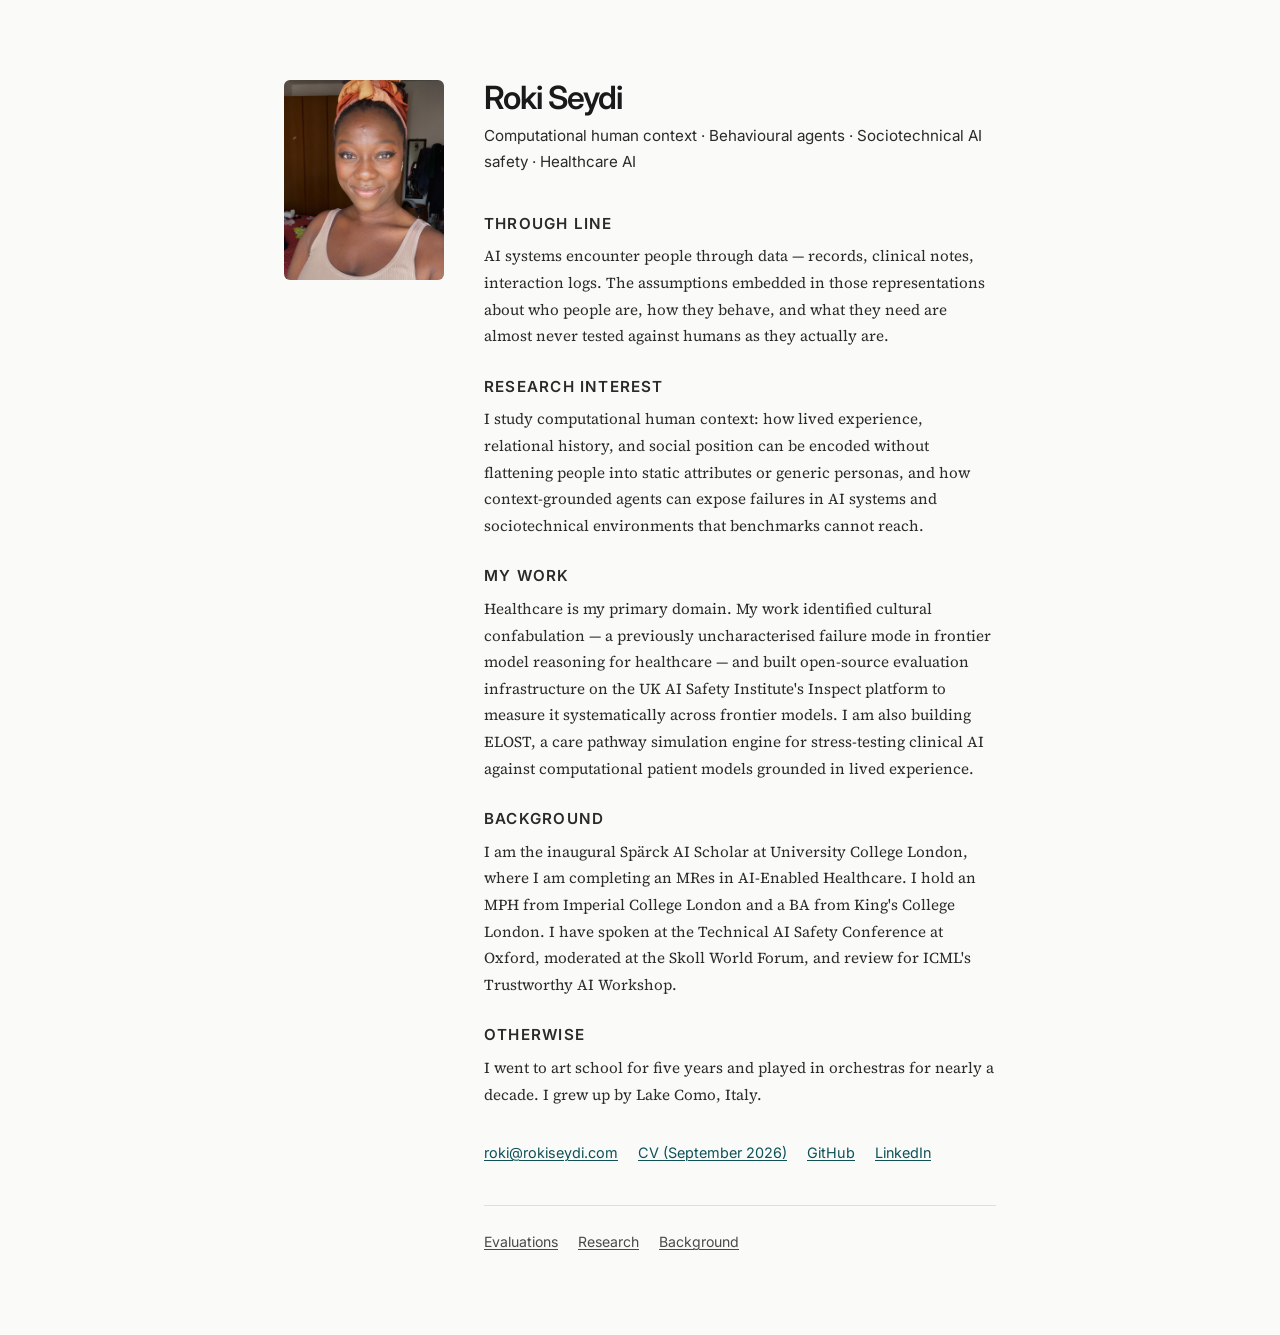
==== commit e8f61787: "Update CV to September 2026 Co-Authored-By: Claude Sonnet 4.6 <noreply@anthropic.com>" ====
--- a/index.html
+++ b/index.html
@@ -197,7 +197,7 @@
 
         <div class="links">
           <a href="mailto:roki@rokiseydi.com">roki@rokiseydi.com</a>
-          <a href="assets/Roki_Seydi_CV_August2026.pdf" target="_blank" rel="noopener">CV (August 2026)</a>
+          <a href="assets/Roki_Seydi_CV_September2026.pdf" target="_blank" rel="noopener">CV (September 2026)</a>
           <a href="https://github.com/RokiSeydi" target="_blank" rel="noopener">GitHub</a>
           <a href="https://www.linkedin.com/in/roki-seydi" target="_blank" rel="noopener">LinkedIn</a>
         </div>
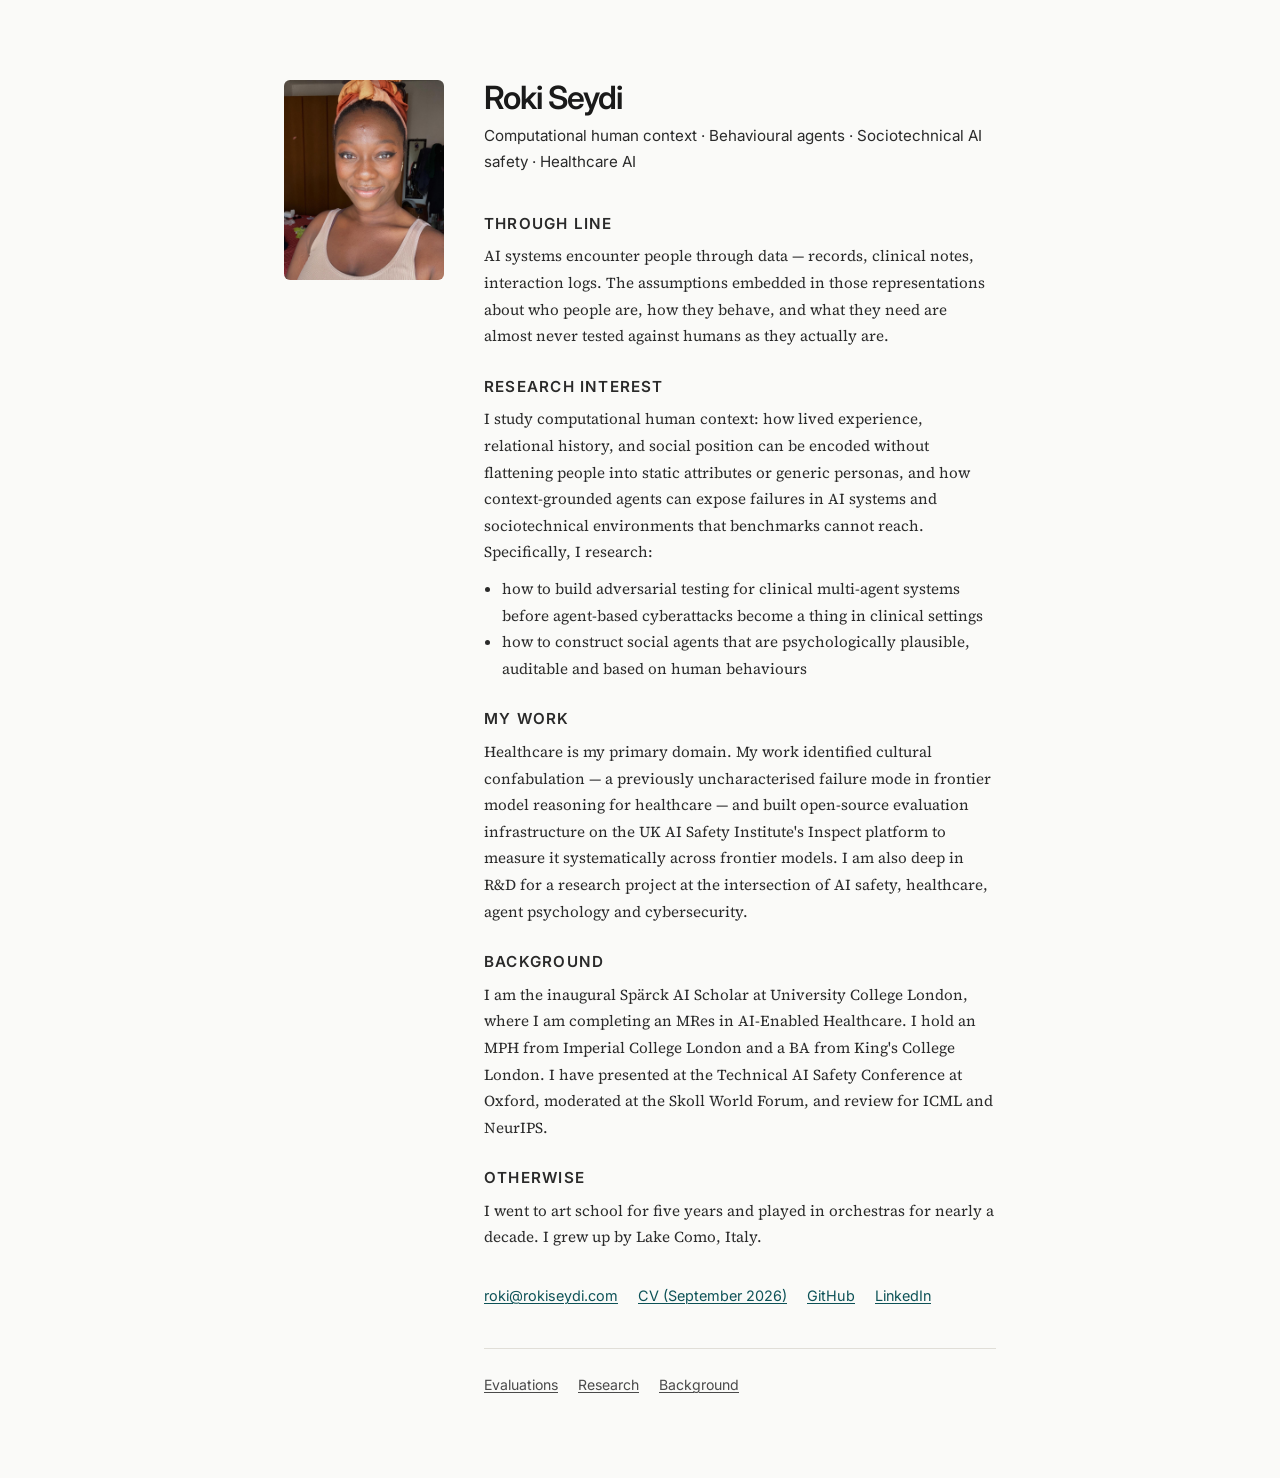
==== commit 31610015: "Update bio: expand research interests, simplify Elost, add NeurIPS, presented at TAIS Co-Authored-By" ====
--- a/index.html
+++ b/index.html
@@ -179,15 +179,19 @@
           </div>
           <div class="bio-block">
             <p class="bio-label">Research interest</p>
-            <p>I study computational human context: how lived experience, relational history, and social position can be encoded without flattening people into static attributes or generic personas, and how context-grounded agents can expose failures in AI systems and sociotechnical environments that benchmarks cannot reach.</p>
+            <p>I study computational human context: how lived experience, relational history, and social position can be encoded without flattening people into static attributes or generic personas, and how context-grounded agents can expose failures in AI systems and sociotechnical environments that benchmarks cannot reach. Specifically, I research:</p>
+            <ul style="margin-top: 10px; padding-left: 1.2em; font-size: 0.95rem; color: #2a2a2a; line-height: 1.75;">
+              <li>how to build adversarial testing for clinical multi-agent systems before agent-based cyberattacks become a thing in clinical settings</li>
+              <li>how to construct social agents that are psychologically plausible, auditable and based on human behaviours</li>
+            </ul>
           </div>
           <div class="bio-block">
             <p class="bio-label">My work</p>
-            <p>Healthcare is my primary domain. My work identified cultural confabulation — a previously uncharacterised failure mode in frontier model reasoning for healthcare — and built open-source evaluation infrastructure on the UK AI Safety Institute's Inspect platform to measure it systematically across frontier models. I am also building ELOST, a care pathway simulation engine for stress-testing clinical AI against computational patient models grounded in lived experience.</p>
+            <p>Healthcare is my primary domain. My work identified cultural confabulation — a previously uncharacterised failure mode in frontier model reasoning for healthcare — and built open-source evaluation infrastructure on the UK AI Safety Institute's Inspect platform to measure it systematically across frontier models. I am also deep in R&amp;D for a research project at the intersection of AI safety, healthcare, agent psychology and cybersecurity.</p>
           </div>
           <div class="bio-block">
             <p class="bio-label">Background</p>
-            <p>I am the inaugural Sp&auml;rck AI Scholar at University College London, where I am completing an MRes in AI-Enabled Healthcare. I hold an MPH from Imperial College London and a BA from King's College London. I have spoken at the Technical AI Safety Conference at Oxford, moderated at the Skoll World Forum, and review for ICML's Trustworthy AI Workshop.</p>
+            <p>I am the inaugural Sp&auml;rck AI Scholar at University College London, where I am completing an MRes in AI-Enabled Healthcare. I hold an MPH from Imperial College London and a BA from King's College London. I have presented at the Technical AI Safety Conference at Oxford, moderated at the Skoll World Forum, and review for ICML and NeurIPS.</p>
           </div>
           <div class="bio-block">
             <p class="bio-label">Otherwise</p>
